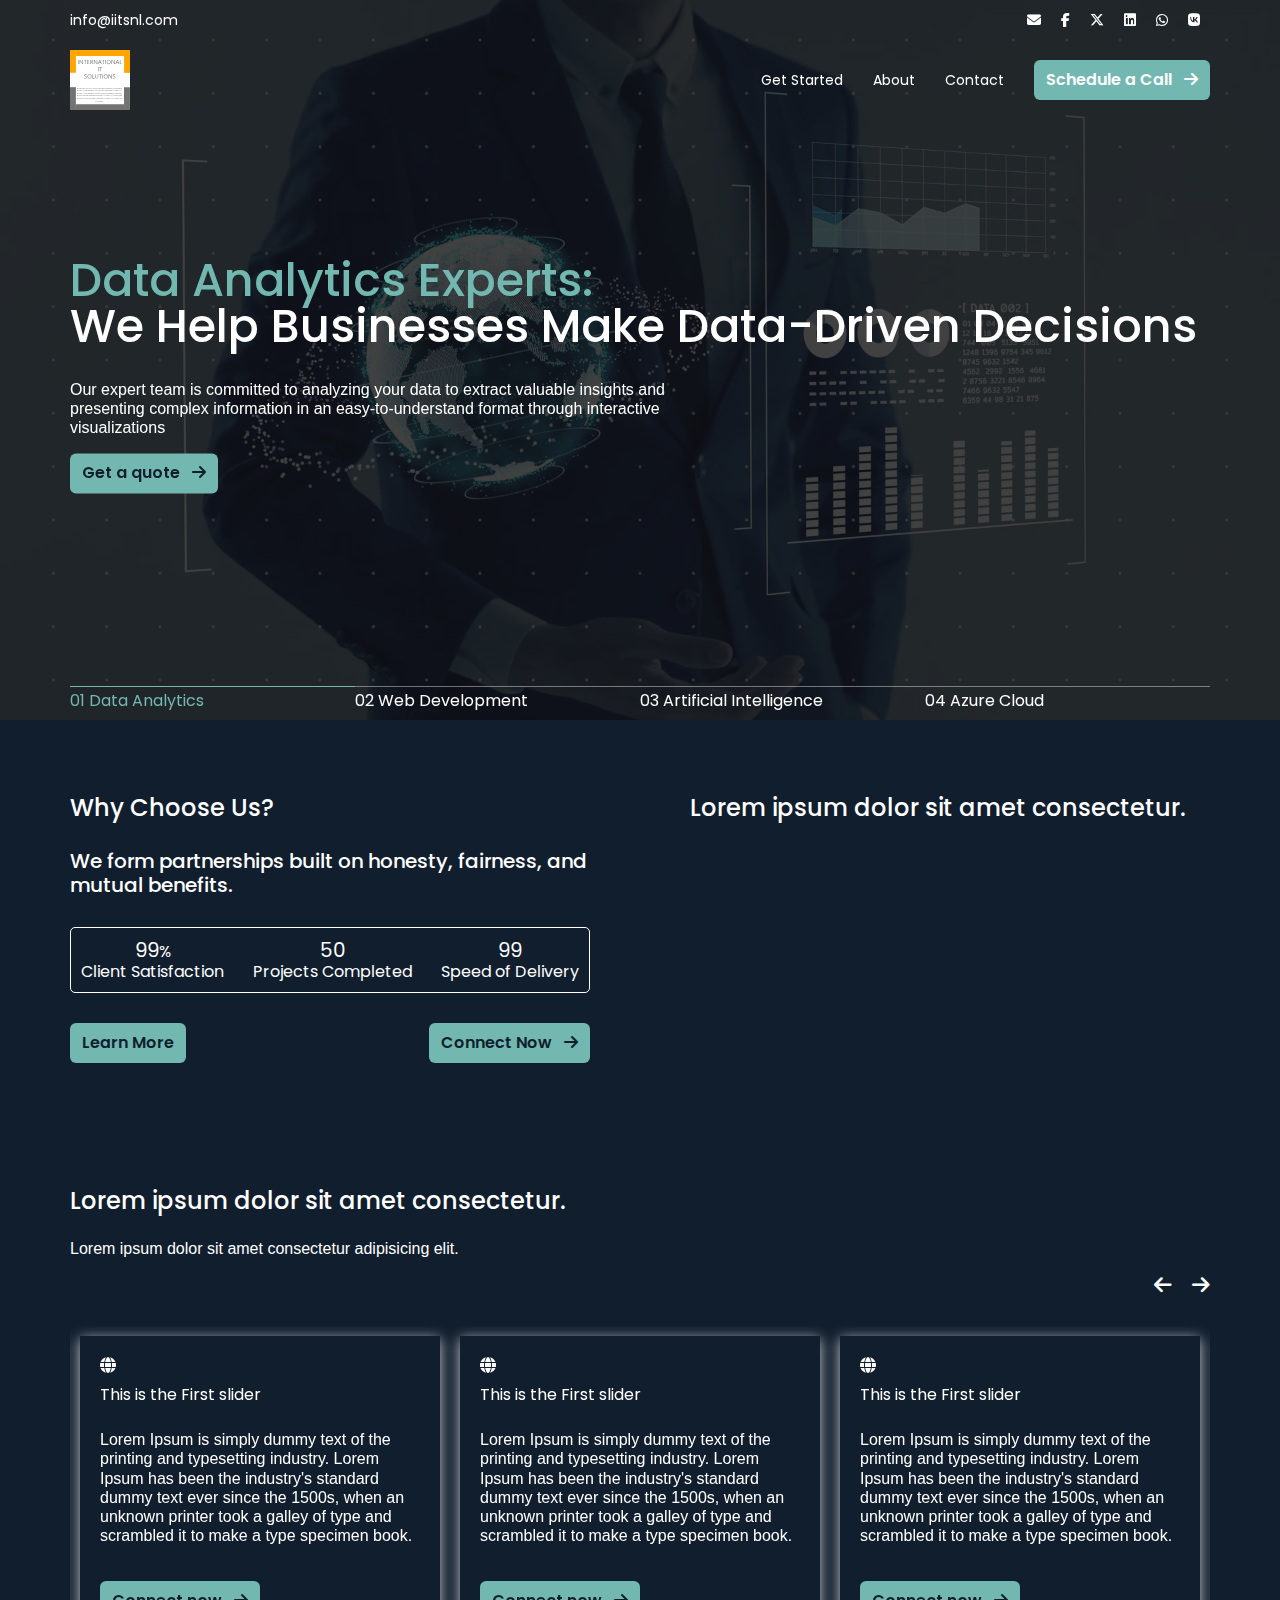
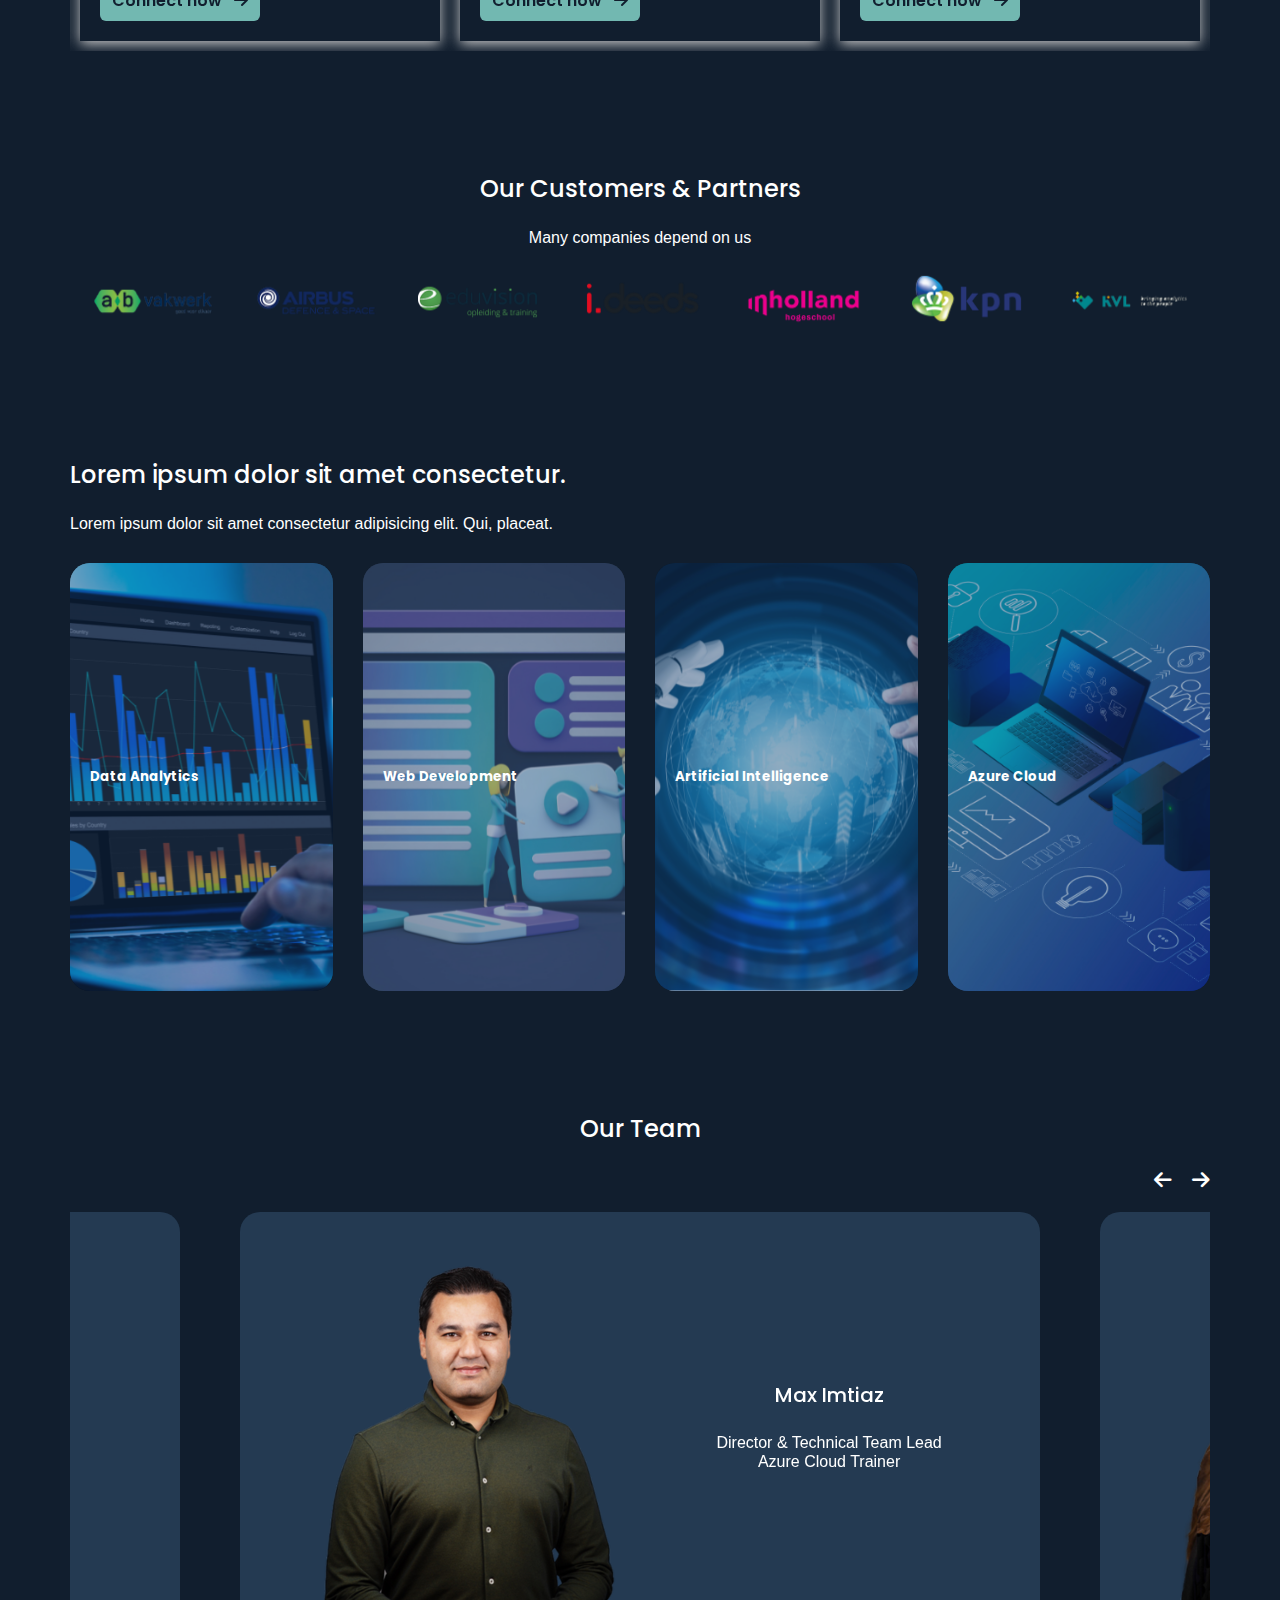
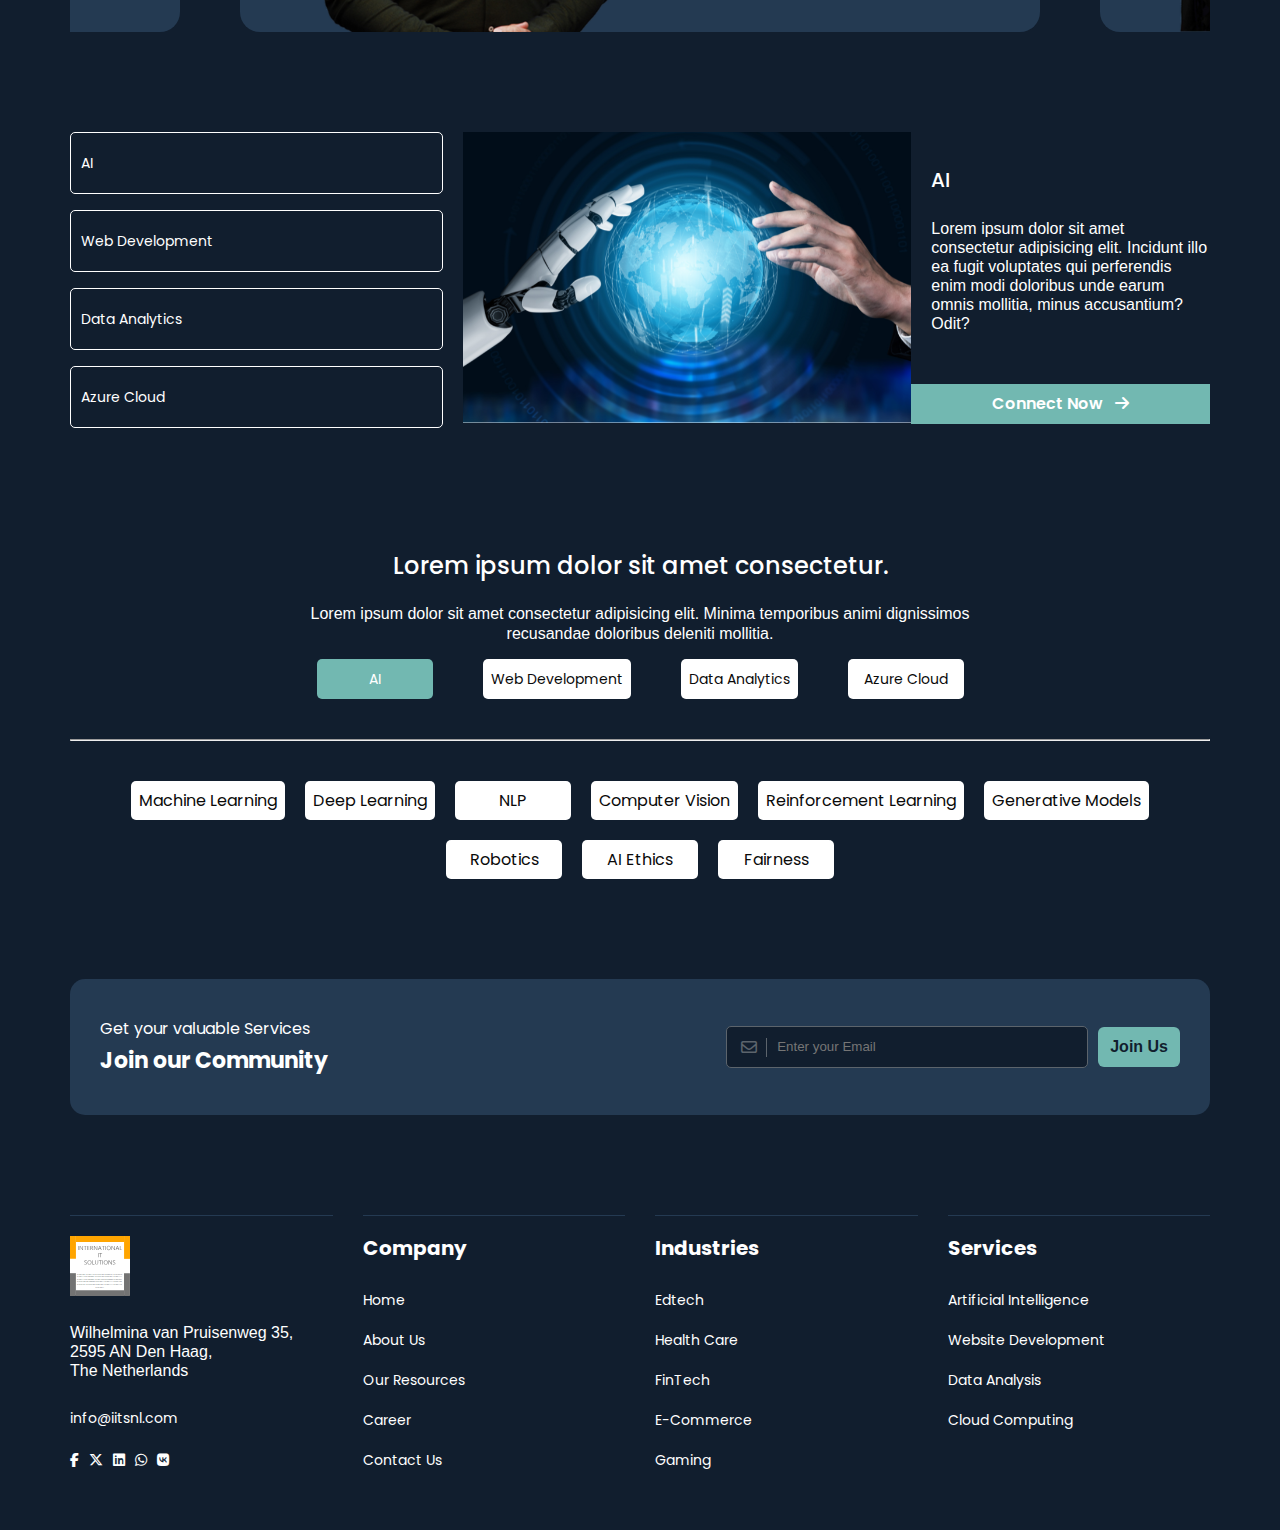
==== index.html @ 86a84262 "initial" ====
<!DOCTYPE html>
<html lang="en">

<head>
  <meta charset="UTF-8">
  <meta http-equiv="X-UA-Compatible" content="IE=edge">
  <meta name="viewport" content="width=device-width, initial-scale=1.0">
  <title>Home</title>
  <link rel="stylesheet" href="./assets/css/slick.css">
  <link rel="stylesheet" href="./assets/css/style.min.css">
</head>

<body>

<!-- Top Header Section: Contains contact info and social media links -->
<div class="headerTop">
  <div class="wrapper">
    <div class="headerTop-inner">
      <!-- Email Contact Link -->
      <a href="#">info@iitsnl.com</a>
      <div class="headerTop-socials">
        <!-- Social Media Icons: Email, Facebook, Twitter, LinkedIn, WhatsApp, VK -->
        <a href=""><i class="fa-solid fa-envelope"></i></a>
        <a href=""><i class="fa-brands fa-facebook-f"></i></a>
        <a href=""><i class="fa-brands fa-x-twitter"></i></a>
        <a href=""><i class="fa-brands fa-linkedin"></i></a>
        <a href=""><i class="fa-brands fa-whatsapp"></i></a>
        <a href=""><i class="fa-brands fa-vk"></i></a>
      </div>
    </div>
  </div>
</div>

<!-- Main Navigation Section -->
<header>
  <div class="wrapper">
    <nav>
      <!-- Logo Section: Links to homepage -->
      <div class="logo">
        <a href="/"><img src="./assets/img/IITSNL Logo.svg" alt=""></a>
      </div>
      <!-- Navigation Links -->
      <div class="nav-link">
        <a href="#">Get Started</a>
        <a href="#">About</a>
        <a href="/contact.html">Contact</a>
        <!-- Call-to-action Button: Schedule a Call -->
        <a href="" class="btn theme-btn">
          Schedule a Call <span><i class="fa-solid fa-arrow-right"></i></span>
        </a>
      </div>
      <!-- Hamburger Icon for Mobile Menu -->
      <div class="hamburger">
        <span class="bar"></span>
        <span class="bar"></span>
        <span class="bar"></span>
      </div>
    </nav>
  </div>
</header>

<!-- Banner Section with Video Carousel -->
<div class="banner">
  <div class="carousel">
    <div class="carousel-inner">
      <!-- Carousel Item 1: Data Analytics Video -->
      <div class="carousel-item">
        <div class="overlay"></div>
        <video autoplay muted loop>
          <source src="./assets/video/iitsnl-services-data-analytics-video.mp4" type="video/mp4">
          Your browser does not support the video tag.
        </video>
        <div class="banner-content">
          <div class="wrapper">
            <h1><span>Data Analytics Experts:</span><br>
              We Help Businesses Make Data-Driven Decisions</h1>
            <p>Our expert team is committed to analyzing your data to extract valuable insights and presenting
               complex information in an easy-to-understand format through interactive visualizations</p>
            <a href="" class="theme-btn">Get a quote <span><i class="fa-solid fa-arrow-right"></i></span></a>
          </div>
        </div>
      </div>

      <!-- Repeat for other carousel items (Web Development, AI, Azure Cloud) -->
      <!-- Example for Carousel Item 2 -->
      <div class="carousel-item">
        <div class="overlay"></div>
        <video autoplay muted loop>
          <source src="./assets/video/iitsnl-services-web-development-video.mp4" type="video/mp4">
          Your browser does not support the video tag.
        </video>
        <div class="banner-content">
          <div class="wrapper">
            <h1>Grow faster Launch Smarter:<br>
              We Build <span>Custom Websites for Startups</span></h1>
            <p>Our team creates unique, user-friendly and competitively priced websites that reflect your brand identity and resonate with your audience.</p>
            <a href="" class="theme-btn">Get a quote <span><i class="fa-solid fa-arrow-right"></i></span></a>
          </div>
        </div>
      </div>
    </div>
  </div>

  <!-- Carousel Indicators (for switching between slides) -->
  <div class="carousel-indicators">
    <div class="wrapper">
      <ul>
        <li data-index="0" class="active">01 Data Analytics</li>
        <li data-index="1">02 Web Development</li>
        <li data-index="2">03 Artificial Intelligence</li>
        <li data-index="3">04 Azure Cloud</li>
        <!-- Additional indicators can be added as needed -->
      </ul>
    </div>
  </div>
</div>

<!-- Client Satisfaction Section -->
<section class="client-satisfaction py-50">
  <div class="wrapper">
    <div class="cS-inner">
      <!-- Section Content: Why Choose Us? -->
      <div class="cS-content">
        <h3>Why Choose Us?<br>
          <h4>We form partnerships built on honesty, fairness, and mutual benefits.</h4>
        </h3>

        <!-- Statistics Section -->
        <div class="cS-box d-flex">
          <div class="cS-item">
            <span class="count">99</span>% <br> Client Satisfaction
          </div>
          <div class="cS-item">
            <span class="count">50</span> <br> Projects Completed
          </div>
          <div class="cS-item">
            <span class="count">99</span> <br> Speed of Delivery
          </div>
        </div>

        <!-- Action Buttons -->
        <div class="btn-group">
          <a href="" class="theme-btn">Learn More</a>
          <a href="" class="theme-btn">Connect Now <span><i class="fa-solid fa-arrow-right"></i></span></a>
        </div>
      </div>

      <!-- Section Image -->
      <div class="cs-Image">
        <h3>Lorem ipsum dolor sit amet consectetur.</h3>
        <img src="https://encrypted-tbn0.gstatic.com/images?q=tbn:ANd9GcSU2It7vByy0yh_LpGkmFGlz9wKlTERmQUMeA&usqp=CAU" alt="">
      </div>
    </div>
  </div>
</section>

<!-- Cards Section with Slider -->
  <div class="cards py-50">
    <div class="wrapper">
      <div class="card-heading">
        <h3>Lorem ipsum dolor sit amet consectetur.</h3>
        <p>Lorem ipsum dolor sit amet consectetur adipisicing elit.</p>
      </div>

      <ul>
        <li class="prev"><i class="fa-solid fa-arrow-left"></i></li>
        <li class="next"><i class="fa-solid fa-arrow-right"></i></li>
      </ul>
      <div class="cards-slider">
        <div>
          <div class="card">
            <div class="card-header">
              <i class="fa-solid fa-globe"></i>
            </div>
            <div class="card-body">
              <div class="card-content">
                <div class="card-title">This is the First slider</div>
                <div class="card-text">
                  <p>Lorem Ipsum is simply dummy text of the printing and typesetting industry. Lorem Ipsum has been the
                    industry's standard dummy text ever since the 1500s, when an unknown printer took a galley of type
                    and scrambled it to make a type specimen book.</p>
                </div>

                <a href="" class="theme-btn">Connect now <span><i class="fa-solid fa-arrow-right"></i></span></a>
              </div>
            </div>
          </div>
        </div>
        <div>
          <div class="card">
            <div class="card-header">
              <i class="fa-solid fa-globe"></i>
            </div>
            <div class="card-body">
              <div class="card-content">
                <div class="card-title">This is the First slider</div>
                <div class="card-text">
                  <p>Lorem Ipsum is simply dummy text of the printing and typesetting industry. Lorem Ipsum has been the
                    industry's standard dummy text ever since the 1500s, when an unknown printer took a galley of type
                    and scrambled it to make a type specimen book.</p>
                </div>

                <a href="" class="theme-btn">Connect now <span><i class="fa-solid fa-arrow-right"></i></span></a>
              </div>
            </div>
          </div>
        </div>
        <div>
          <div class="card">
            <div class="card-header">
              <i class="fa-solid fa-globe"></i>
            </div>
            <div class="card-body">
              <div class="card-content">
                <div class="card-title">This is the First slider</div>
                <div class="card-text">
                  <p>Lorem Ipsum is simply dummy text of the printing and typesetting industry. Lorem Ipsum has been the
                    industry's standard dummy text ever since the 1500s, when an unknown printer took a galley of type
                    and scrambled it to make a type specimen book.</p>
                </div>

                <a href="" class="theme-btn">Connect now <span><i class="fa-solid fa-arrow-right"></i></span></a>
              </div>
            </div>
          </div>
        </div>
        <div>
          <div class="card">
            <div class="card-header">
              <i class="fa-solid fa-globe"></i>
            </div>
            <div class="card-body">
              <div class="card-content">
                <div class="card-title">This is the First slider</div>
                <div class="card-text">
                  <p>Lorem Ipsum is simply dummy text of the printing and typesetting industry. Lorem Ipsum has been the
                    industry's standard dummy text ever since the 1500s, when an unknown printer took a galley of type
                    and scrambled it to make a type specimen book.</p>
                </div>

                <a href="" class="theme-btn">Connect now <span><i class="fa-solid fa-arrow-right"></i></span></a>
              </div>
            </div>
          </div>
        </div>
        <div>
          <div class="card">
            <div class="card-header">
              <i class="fa-solid fa-globe"></i>
            </div>
            <div class="card-body">
              <div class="card-content">
                <div class="card-title">This is the First slider</div>
                <div class="card-text">
                  <p>Lorem Ipsum is simply dummy text of the printing and typesetting industry. Lorem Ipsum has been the
                    industry's standard dummy text ever since the 1500s, when an unknown printer took a galley of type
                    and scrambled it to make a type specimen book.</p>
                </div>

                <a href="" class="theme-btn">Connect now <span><i class="fa-solid fa-arrow-right"></i></span></a>
              </div>
            </div>
          </div>
        </div>
        <div>
          <div class="card">
            <div class="card-header">
              <i class="fa-solid fa-globe"></i>
            </div>
            <div class="card-body">
              <div class="card-content">
                <div class="card-title">This is the First slider</div>
                <div class="card-text">
                  <p>Lorem Ipsum is simply dummy text of the printing and typesetting industry. Lorem Ipsum has been the
                    industry's standard dummy text ever since the 1500s, when an unknown printer took a galley of type
                    and scrambled it to make a type specimen book.</p>
                </div>

                <a href="" class="theme-btn">Connect now <span><i class="fa-solid fa-arrow-right"></i></span></a>
              </div>
            </div>
          </div>
        </div>

      </div>
    </div>
  </div>

 <!-- Partner Section: Displays customer and partner logos -->
<section class="partner py-50">
  <div class="wrapper">
    <!-- Partner Section Heading -->
    <div class="partner-heading">
      <h3>Our Customers & Partners</h3>
      <p>Many companies depend on us</p>
    </div>
    <!-- Partner Logos Row -->
    <div class="partner-row">
      <!-- Individual Partner Logo -->
      <div class="partner-img">
        <img src="./assets/img/123inkt.png" alt="">
      </div>
      <div class="partner-img">
        <img src="./assets/img/abvakwerk.png" alt="">
      </div>
      <div class="partner-img">
        <img src="./assets/img/airbus_defense_and_space_.png" alt="">
      </div>
      <div class="partner-img">
        <img src="./assets/img/eduvision.png" alt="">
      </div>
      <div class="partner-img">
        <img src="./assets/img/ideeds.png" alt="">
      </div>
      <div class="partner-img">
        <img src="./assets/img/inholland.png" alt="">
      </div>
      <div class="partner-img">
        <img src="./assets/img/kpn.png" alt="">
      </div>
      <div class="partner-img">
        <img src="./assets/img/kvl.png" alt="">
      </div>
      <div class="partner-img">
        <img src="./assets/img/laerdal_medical.png" alt="">
      </div>
      <div class="partner-img">
        <img src="./assets/img/marlink.png" alt="">
      </div>
      <div class="partner-img">
        <img src="./assets/img/rabobank.png" alt="">
      </div>
      <div class="partner-img">
        <img src="./assets/img/schiphol.png" alt="">
      </div>
      <div class="partner-img">
        <img src="./assets/img/uvw.png" alt="">
      </div>
      <div class="partner-img">
        <img src="./assets/img/vattenfall.png" alt="">
      </div>
    </div>
  </div>
</section>

<!-- Services Section: Highlights various services -->
<section class="services py-50">
  <div class="wrapper">
    <!-- Services Section Heading -->
    <div class="services-heading">
      <h3>Lorem ipsum dolor sit amet consectetur.</h3>
      <p>Lorem ipsum dolor sit amet consectetur adipisicing elit. Qui, placeat.</p>
    </div>
    <!-- Services Boxes: Displays each service -->
    <div class="services-content">
      <!-- Individual Service Box -->
      <div class="services-box">
        <img src="./assets/img/data-analytics.png" alt="">
        <div class="overlay"></div>
        <div class="sB-text">
          <h5>Data Analytics</h5>
          <p>Lorem ipsum dolor sit, amet consectetur adipisicing elit. Consequuntur, expedita.</p>
          <a href="">Connect Now <span><i class="fa-solid fa-arrow-right"></i></span></a>
        </div>
      </div>

      <div class="services-box">
        <img src="./assets/img/web-development.png" alt="">
        <div class="overlay"></div>
        <div class="sB-text">
          <h5>Web Development</h5>
          <p>Lorem ipsum dolor sit, amet consectetur adipisicing elit. Consequuntur, expedita.</p>
          <a href="">Connect Now <span><i class="fa-solid fa-arrow-right"></i></span></a>
        </div>
      </div>

      <div class="services-box">
        <img src="./assets/img/AI.png" alt="">
        <div class="overlay"></div>
        <div class="sB-text">
          <h5>Artificial Intelligence</h5>
          <p>Lorem ipsum dolor sit, amet consectetur adipisicing elit. Consequuntur, expedita.</p>
          <a href="">Connect Now <span><i class="fa-solid fa-arrow-right"></i></span></a>
        </div>
      </div>

      <div class="services-box">
        <img src="./assets/img/cloud computing.png" alt="">
        <div class="overlay"></div>
        <div class="sB-text">
          <h5>Azure Cloud</h5>
          <p>Lorem ipsum dolor sit, amet consectetur adipisicing elit. Consequuntur, expedita.</p>
          <a href="">Connect Now <span><i class="fa-solid fa-arrow-right"></i></span></a>
        </div>
      </div>
    </div>
  </div>
</section>

<!-- Team Section: Displays team members -->
<section class="team py-50">
  <div class="wrapper">
    <!-- Team Section Heading -->
    <div class="team-heading">
      <h3>Our Team</h3>
    </div>

    <div class="team-wrap">
      <!-- Team Slider Navigation Arrows -->
      <ul>
        <li>
          <div class="tS-prev">
            <i class="fa-solid fa-arrow-left"></i>
          </div>
        </li>
        <li>
          <div class="tS-next">
            <i class="fa-solid fa-arrow-right"></i>
          </div>
        </li>
      </ul>
      
      <!-- Team Slider -->
      <div class="slider team-slider">
        <!-- Team Member 1 -->
        <div class="clip">
          <div class="team-content">
            <div class="member-img">
              <img src="./assets/img/Max Imtiaz Director and Founder at International IT Solutions BV.png" alt="">
            </div>
            <div class="member-info">
              <h4>Max Imtiaz</h4>
              <p>Director & Technical Team Lead <br> Azure Cloud Trainer</p>
            </div>
          </div>
        </div>

        <!-- Team Member 2 -->
        <div class="clip">
          <div class="team-content">
            <div class="member-img">
              <img src="./assets/img/Anne van Zutphen Co-Founder and Business Partner at International IT Solutions BV.png" alt="">
            </div>
            <div class="member-info">
              <h4>Anne van Zutphen</h4>
              <p>Business Partner | Project Manager</p>
            </div>
          </div>
        </div>

        <!-- Team Member 3 -->
        <div class="clip">
          <div class="team-content">
            <div class="member-img">
              <img src="./assets/img/Martijn van Driel Azure Solution Architect at International IT Solutions BV.png" alt="">
            </div>
            <div class="member-info">
              <h4>Martijn van Driel</h4>
              <p>Microsoft Certified <br> Azure Solutions Architect</p>
            </div>
          </div>
        </div>
      </div>
    </div>
  </div>
</section>

<!-- Tabs Section: Showcases different services in tabbed format -->
<section class="tabs py-50">
  <div class="wrapper">
    <div class="tabs-inner">
      <!-- Tab Links -->
      <div class="tabs-actions">
        <a href="#" class="tab-link active" data-toggle-target=".tab-1"><i class="fa-sharp fa-thin fa-microchip-ai"></i>AI</a>
        <a href="#" class="tab-link" data-toggle-target=".tab-2">Web Development</a>
        <a href="#" class="tab-link" data-toggle-target=".tab-3">Data Analytics</a>
        <a href="#" class="tab-link" data-toggle-target=".tab-4">Azure Cloud</a>
      </div>

      <!-- Tab Content -->
      <div class="tabs-content">
        <!-- AI Tab Content -->
        <div class="tab tab-1 active">
          <div class="tab-image">
            <img src="./assets/img/AI.png" alt="">
          </div>
          <div class="tab-text">
            <h4>AI</h4>
            <p>Lorem ipsum dolor sit amet consectetur adipisicing elit. Incidunt illo ea fugit voluptates qui perferendis enim modi doloribus unde earum omnis mollitia, minus accusantium? Odit?</p>
            <a href="" class="theme-btn">Connect Now <span><i class="fa-solid fa-arrow-right"></i></span></a>
          </div>
        </div>

        <!-- Web Development Tab Content -->
        <div class="tab tab-2">
          <div class="tab-image">
            <img src="./assets/img/web-development.png" alt="">
          </div>
          <div class="tab-text">
            <h4>Web Development</h4>
            <p>Lorem ipsum dolor sit amet consectetur adipisicing elit. Incidunt illo ea fugit voluptates qui perferendis enim modi doloribus unde earum omnis mollitia, minus accusantium? Odit?</p>
            <a href="" class="theme-btn">Connect Now <span><i class="fa-solid fa-arrow-right"></i></span></a>
          </div>
        </div>

        <!-- Data Analytics Tab Content -->
        <div class="tab tab-3">
          <div class="tab-image">
            <img src="./assets/img/data-analytics.png" alt="">
          </div>
          <div class="tab-text">
            <h4>Data Analytics</h4>
            <p>Lorem ipsum dolor sit amet consectetur adipisicing elit. Incidunt illo ea fugit voluptates qui perferendis enim modi doloribus unde earum omnis mollitia, minus accusantium? Odit?</p>
            <a href="" class="theme-btn">Connect Now <span><i class="fa-solid fa-arrow-right"></i></span></a>
          </div>
        </div>

        <!-- Azure Cloud Tab Content -->
        <div class="tab tab-4">
          <div class="tab-image">
            <img src="./assets/img/cloud computing.png" alt="">
          </div>
          <div class="tab-text">
            <h4>Azure Cloud</h4>
            <p>Lorem ipsum dolor sit amet consectetur adipisicing elit. Incidunt illo ea fugit voluptates qui perferendis enim modi doloribus unde earum omnis mollitia, minus accusantium? Odit?</p>
            <a href="" class="theme-btn">Connect Now <span><i class="fa-solid fa-arrow-right"></i></span></a>
          </div>
        </div>
      </div>
    </div>
  </div>
</section>
  <!-- Technologies Section -->
  <section class="py-50 technologies">

    <div class="wrapper">
      <!-- Section Heading -->
      <div class="technologies-heading">
        <h3>Lorem ipsum dolor sit amet consectetur.</h3>
        <p>Lorem ipsum dolor sit amet consectetur adipisicing elit. Minima temporibus animi dignissimos <br> recusandae
          doloribus deleniti mollitia.</p>
      </div>

      <!-- Technologies Tabs -->
      <div class="technologies-tabs">
        <!-- Tab Links -->
        <div class="technologies-tabs-btn">
          <a href="#" class="tech-tab-link active" data-toggle-target=".tech-tab-1">AI</a>
          <a href="#" class="tech-tab-link" data-toggle-target=".tech-tab-2">Web Development</a>
          <a href="#" class="tech-tab-link" data-toggle-target=".tech-tab-3">Data Analytics</a>
          <a href="#" class="tech-tab-link" data-toggle-target=".tech-tab-4">Azure Cloud</a>
        </div>

        <hr>

        <!-- AI Tab Content (Active by default) -->
        <div class="tech-tab tech-tab-1 active">
          <div class="tech-tab-item">Machine Learning</div>
          <div class="tech-tab-item">Deep Learning</div>
          <div class="tech-tab-item">NLP</div>
          <div class="tech-tab-item">Computer Vision</div>
          <div class="tech-tab-item">Reinforcement Learning</div>
          <div class="tech-tab-item">Generative Models</div>
          <div class="tech-tab-item">Robotics</div>
          <div class="tech-tab-item">AI Ethics</div>
          <div class="tech-tab-item">Fairness</div>
        </div>

        <!-- Web Development Tab Content -->
        <div class="tech-tab tech-tab-2">
          <div class="tech-tab-item">HTML </div>
          <div class="tech-tab-item">CSS </div>
          <div class="tech-tab-item">JavaScript </div>
          <div class="tech-tab-item">Frontend Frameworks </div>
          <div class="tech-tab-item">Backend Technologies </div>
          <div class="tech-tab-item">DBMS </div>
          <div class="tech-tab-item">Responsive Design </div>
        </div>

        <!-- Data Analytics Tab Content -->
        <div class="tech-tab tech-tab-3">
          <div class="tech-tab-item">Data Collection </div>
          <div class="tech-tab-item">Data Cleaning </div>
          <div class="tech-tab-item">EDA </div>
          <div class="tech-tab-item">Statistical Analysis </div>
          <div class="tech-tab-item">Machine Learning Algorithms </div>
          <div class="tech-tab-item">Data Visualization </div>
          <div class="tech-tab-item">Data Mining </div>
        </div>

        <!-- Azure Cloud Tab Content -->
        <div class="tech-tab tech-tab-4">
          <div class="tech-tab-item">Virtual Machines </div>
          <div class="tech-tab-item">Azure App Service </div>
          <div class="tech-tab-item">Azure Functions </div>
          <div class="tech-tab-item">Azure Blob Storage </div>
          <div class="tech-tab-item">Azure Files </div>
          <div class="tech-tab-item">Azure Disk Storage </div>
          <div class="tech-tab-item">Azure SQL Database </div>
          <div class="tech-tab-item">Azure Virtual Network </div>
          <div class="tech-tab-item">Azure Load Balancer </div>
          <div class="tech-tab-item">Azure Machine Learning </div>
        </div>

      </div>
    </div>
    </div>
  </section>

  <!-- Newsletter Section -->
  <section class="newsletter py-50">
    <div class="wrapper">
      <div class="newsletter-box">
        <div class="newsletter-content">
          <span>Get your valuable Services</span>
          <h5>Join our Community</h5>
        </div>
        <!-- Email Subscription Input -->
        <div class="newsletter-input">
          <div class="form-control">
            <input type="text" placeholder="Enter your Email">
            <span><i class="fa-regular fa-envelope"></i></span>
          </div>
          <button class="theme-btn">Join Us</button>
        </div>
      </div>
    </div>
  </section>

  <!-- Footer Section -->
  <footer class="py-50">
    <div class="wrapper">
      <div class="footer-row">
        <!-- Company Info Column -->
        <div class="footer-col">
          <div class="logo">
            <img src="./assets/img/IITSNL Logo.svg" alt="">
          </div>
          <p>
            Wilhelmina van Pruisenweg 35, <br> 2595 AN Den Haag, <br> The Netherlands
          </p>
          <a href="mailto:info@iitsnl.com">info@iitsnl.com</a>

          <!-- Social Media Links -->
          <div class="footer-socials">
            <a href=""><i class="fa-brands fa-facebook-f"></i></a>
            <a href=""><i class="fa-brands fa-x-twitter"></i></a>
            <a href=""><i class="fa-brands fa-linkedin"></i></a>
            <a href=""><i class="fa-brands fa-whatsapp"></i></a>
            <a href=""><i class="fa-brands fa-vk"></i></a>
          </div>
        </div>

        <!-- Company Navigation Links -->
        <div class="footer-col">
          <h5>Company</h5>
          <ul>
            <li><a href="">Home</a></li>
            <li><a href="">About Us</a></li>
            <li><a href="">Our Resources</a></li>
            <li><a href="">Career</a></li>
            <li><a href="">Contact Us</a></li>
          </ul>
        </div>

        <!-- Industry Links -->
        <div class="footer-col">
          <h5>Industries</h5>
          <ul>
            <li><a href="">Edtech</a></li>
            <li><a href="">Health Care</a></li>
            <li><a href="">FinTech</a></li>
            <li><a href="">E-Commerce</a></li>
            <li><a href="">Gaming</a></li>
          </ul>
        </div>

        <!-- Services Links -->
        <div class="footer-col">
          <h5>Services</h5>
          <ul>
            <li><a href="">Artificial Intelligence</a></li>
            <li><a href="">Website Development</a></li>
            <li><a href="">Data Analysis</a></li>
            <li><a href="">Cloud Computing</a></li>
          </ul>
        </div>
      </div>
    </div>
  </footer>

  <!-- External JavaScript Files -->
  <script src="./assets/js/jquery-3.1.1.min.js"></script>
  <script src="./assets/js/jquery.validate.min.js"></script>
  <script src="./assets/js/slick.min.js"></script>
  <script src="./assets/js/main.js"></script>

</body>

</html>
---- assets/css/style.min.css ----
@import"https://cdnjs.cloudflare.com/ajax/libs/font-awesome/6.5.1/css/all.min.css";@font-face{font-family:"Poppins";src:url("../fonts/Poppins-Light.woff2") format("woff2"),url("../fonts/Poppins-Light.woff") format("woff");font-weight:300;font-style:normal;font-display:swap}@font-face{font-family:"Poppins";src:url("../fonts/Poppins-Italic.woff2") format("woff2"),url("../fonts/Poppins-Italic.woff") format("woff");font-weight:normal;font-style:italic;font-display:swap}@font-face{font-family:"Poppins";src:url("../fonts/Poppins-ExtraLight.woff2") format("woff2"),url("../fonts/Poppins-ExtraLight.woff") format("woff");font-weight:200;font-style:normal;font-display:swap}@font-face{font-family:"Poppins";src:url("../fonts/Poppins-ExtraBold.woff2") format("woff2"),url("../fonts/Poppins-ExtraBold.woff") format("woff");font-weight:bold;font-style:normal;font-display:swap}@font-face{font-family:"Poppins";src:url("../fonts/Poppins-Bold.woff2") format("woff2"),url("../fonts/Poppins-Bold.woff") format("woff");font-weight:bold;font-style:normal;font-display:swap}@font-face{font-family:"Poppins";src:url("../fonts/Poppins-Black.woff2") format("woff2"),url("../fonts/Poppins-Black.woff") format("woff");font-weight:900;font-style:normal;font-display:swap}@font-face{font-family:"Poppins";src:url("../fonts/Poppins-Regular.woff2") format("woff2"),url("../fonts/Poppins-Regular.woff") format("woff");font-weight:normal;font-style:normal;font-display:swap}@font-face{font-family:"Poppins";src:url("../fonts/Poppins-Thin.woff2") format("woff2"),url("../fonts/Poppins-Thin.woff") format("woff");font-weight:100;font-style:normal;font-display:swap}@font-face{font-family:"Poppins";src:url("../fonts/Poppins-Medium.woff2") format("woff2"),url("../fonts/Poppins-Medium.woff") format("woff");font-weight:500;font-style:normal;font-display:swap}@font-face{font-family:"Poppins";src:url("../fonts/Poppins-SemiBold.woff2") format("woff2"),url("../fonts/Poppins-SemiBold.woff") format("woff");font-weight:600;font-style:normal;font-display:swap}@font-face{font-family:"Volkhov";src:url("../fonts/Volkhov-Bold.woff2") format("woff2"),url("../fonts/Volkhov-Bold.woff") format("woff");font-weight:bold;font-style:normal;font-display:swap}@font-face{font-family:"Volkhov";src:url("../fonts/Volkhov-Regular.woff2") format("woff2"),url("../fonts/Volkhov-Regular.woff") format("woff");font-weight:normal;font-style:normal;font-display:swap}article,aside,details,figcaption,figure,footer,header,hgroup,menu,nav,section{display:block}body{color:#fff;font-size:16px;font-family:"Poppins";background:#111e2e;line-height:1.2;letter-spacing:normal;margin:0;overflow-y:auto;width:100%;overflow-x:hidden;box-sizing:border-box;position:relative;font-weight:normal}ol,ul{list-style:none}blockquote,q{quotes:none}blockquote:before,blockquote:after,q:before,q:after{content:"";content:none}table{border-collapse:collapse;border-spacing:0}input[type=submit],input[type=button],button,select{-webkit-appearance:none;-webkit-border-radius:0}button:focus{outline:unset;box-shadow:none}ul{list-style:none;padding:0;margin:0}textarea{resize:none;width:100% !important}img{max-width:100%}.form-control:focus,.form-select:focus{outline:0;box-shadow:none}.theme-color{color:#111e2e}.bg-green{background-color:#123127}.dark-text{color:#713c25}@media(max-width: 576px){body{font-size:16px}}h1,h2{font-size:46px;line-height:1;font-weight:500}h3{font-size:24px;line-height:1.2;font-weight:500}h4{font-size:20px;line-height:1.2;font-weight:500}h6{font-weight:700;font-size:16px;line-height:24px;font-family:"Volkhov";color:#fff}p{font-size:20px;line-height:1.2;font-family:sans-serif;font-size:16px}a{color:#fff;text-decoration:none;font-size:14px;line-height:20px}a:hover{color:#fff;text-decoration:none}.header{text-align:center;background:#123127 0% 0% no-repeat padding-box;box-shadow:0px 10px 6px rgba(0,0,0,.1607843137);padding:20px 0}.theme-btn{background:#72b8b1;border-radius:6px;font-weight:600;font-size:16px;line-height:24px;display:flex;align-items:center;letter-spacing:-0.01em;font-feature-settings:"calt" off;color:#111e2e;display:inline-block;text-align:center;letter-spacing:0;box-shadow:none;border:none;cursor:pointer;transition:.5s ease;padding:8px 12px}.theme-btn span{margin-left:8px}.theme-btn:hover span{margin-right:-3px;transition:.1ss ease-in-out}.theme-btn.dark-btn{background:#111e2e;color:#fff}.theme-btn.dark-btn:hover{color:#111e2e;background:#e5edf4}.theme-btn:disabled{background:#f2f2f2;color:#ccc}.theme-btn:disabled:hover{background:#f2f2f2;color:#ccc}.headerTop{position:absolute;top:0;width:100%;z-index:99}.headerTop-inner{display:flex;justify-content:space-between;align-items:center}.headerTop-socials{display:flex;align-items:center;gap:20px;padding:10px}.headerTop-socials i{color:#fff}header{position:absolute;top:40px;width:100%;z-index:99;transition:.5s ease}header .logo{margin-top:10px;margin-bottom:10px}header:hover{background-color:#fff}header:hover .nav-link a{color:#000}header:hover .bar{background-color:#000}.hamburger{width:30px;height:30px;border-radius:3px;display:none;cursor:pointer;position:relative;overflow:hidden;transition:.5s}.bar{width:20px;height:2px;border-radius:5px;background:#fff;position:absolute;top:50%;right:5px;transition:.5s ease-in-out}.bar:first-child{transform:translateY(-7px);width:15px}.bar:last-child{transform:translateY(7px);width:15px}.hamburger.active .bar:first-child{width:20px;transform:translateY(0) rotate(-315deg)}.hamburger.active .bar:nth-child(2){transform:translateX(66px)}.hamburger.active .bar:last-child{width:20px;transform:translateY(0) rotate(315deg)}header nav{display:flex;justify-content:space-between;align-items:center;z-index:99}header nav>a{text-decoration:none}.nav-link{display:flex;position:relative;align-items:center;gap:30px}.nav-link a{color:#fff;position:relative;text-decoration:none}.nav-link a::after{content:"";position:absolute;bottom:-3px;left:50%;transform:translateX(-50%);width:0%;height:2px;transition:.5s;background:#fff}.layer-window{position:fixed;top:0;right:0;bottom:0;left:0;z-index:88;display:none}@media screen and (max-width: 768px){header:hover{background-color:rgba(0,0,0,0)}header:hover .nav-link a{color:#fff}header:hover .bar{background-color:#fff}.hamburger{display:block}.nav-link{position:absolute;flex-direction:column;top:79px;left:0;width:100%;height:0px;z-index:100;overflow:hidden;transition:.5s ease-in-out;align-items:flex-start;background:#152132;gap:0}.nav-link a{width:100%;padding:10px 0px;padding-left:20px;border-radius:8px}.nav-link a.theme-btn{width:-webkit-fill-available;margin-left:20px;margin-right:20px}.nav-link a:last-child{margin-bottom:10px}}.banner{position:relative;color:#fff}.banner .carousel{position:relative;width:100%;overflow:hidden}.banner .carousel .overlay{position:absolute;z-index:1;top:0;left:0;width:100%;height:100%;background-color:rgba(40,39,39,.3)}.banner .carousel-item{min-width:100%;box-sizing:border-box;position:relative;height:80vh}.banner .carousel-inner{display:flex;transition:transform .5s ease-in-out}.banner .carousel-inner video{width:100%;position:absolute;top:0;left:0;display:block;width:100%;height:100%;-o-object-fit:cover;object-fit:cover;filter:brightness(30%)}.banner .carousel-indicators{text-align:center;margin-top:10px;position:absolute;bottom:10px;left:0;width:100%;z-index:10}.banner .carousel-indicators ul{display:grid;grid-template-columns:1fr 1fr 1fr 1fr}.banner .carousel-indicators ul li{text-align:start;position:relative;cursor:pointer;font-size:16px;font-weight:400}.banner .carousel-indicators ul li.active{color:#72b8b1}.banner .carousel-indicators ul li.active::before{content:"";width:100%;height:1.5px;position:absolute;top:-5px;background:#72b8b1}.banner .carousel-indicators ul li::before{content:"";width:100%;height:1.5px;position:absolute;top:-5px;background:rgba(255,255,255,.4117647059)}.banner-content{position:absolute;top:50%;width:100%;left:0;transform:translateY(-50%);z-index:10}.banner-content h1 span{color:#72b8b1}.banner-content p{max-width:600px}.logo{background-color:#fff;max-width:-moz-fit-content;max-width:fit-content;margin-top:20px;height:59px}.logo img{width:60px}.py-50{padding-top:50px;padding-bottom:50px}@media(max-width: 576px){.banner-content{top:45%}.banner .carousel-indicators ul li{font-size:14px}}.client-satisfaction{background-color:#111e2e;color:#fff}.client-satisfaction .cS-inner{display:grid;grid-template-columns:1fr 1fr;gap:100px}.client-satisfaction .cS-box{border:1px solid #fff;padding:10px 5px;border-radius:5px;margin-top:30px;margin-bottom:30px;display:flex;justify-content:space-between;padding-inline:10px}.client-satisfaction .cS-box .cS-item{text-align:center}.client-satisfaction .cS-box .cS-item span{font-size:20px}.client-satisfaction .cS-content .btn-group{display:flex;align-items:center;justify-content:space-between}.client-satisfaction .cs-Image img{width:100%}.pt-100{padding-top:100px}@media(max-width: 991px){.client-satisfaction .cS-inner{gap:50px}}@media(max-width: 768px){.client-satisfaction .cS-inner{gap:30px}}@media(max-width: 576px){.client-satisfaction .cS-inner{display:flex;flex-direction:column}}.partner{background-color:#111e2e;color:#fff}.partner-heading{text-align:center}.partner-row .slick-arrow{display:none !important}.partner-row .partner-img{display:flex;align-items:center;padding-inline:20px}.services{background-color:#111e2e;color:#fff}.services-heading{margin-bottom:30px}.services-content{display:flex;gap:30px}.services-box{width:25%;cursor:pointer;transition:width 550ms ease-in-out;transition-delay:150ms;min-height:428px;position:relative;border-radius:20px;overflow:hidden}.services-box h1{color:#000}.services-box p,.services-box a{display:none}.services-box .overlay{position:absolute;z-index:1;top:0;left:0;width:100%;height:100%;background-color:rgba(23,60,107,.42)}.services-box img{height:100%;-o-object-fit:cover;object-fit:cover}.services-box:hover{width:100%}.services-box:hover .overlay{display:none}.services-box:hover p,.services-box:hover a{display:block}.services .sB-text{position:absolute;top:50%;left:20px;transform:translateY(-50%);z-index:1}@media(max-width: 768px){.services-content{flex-wrap:wrap}.services-box{width:100%}.services-box p,.services-box a{display:block}.services .sB-text{left:initial;margin-left:10px}}.tabs{background-color:#111e2e;color:#fff}.tabs a{color:#fff}.tabs-inner{display:grid;grid-template-columns:1fr 2fr;gap:20px}.tabs-actions{display:flex;flex-direction:column;gap:10px;justify-content:space-between}.tabs-actions a{padding:20px 10px;border:1px solid;border-radius:5px}.tabs-content .tab.active{display:grid;grid-template-columns:3fr 2fr;align-items:end}.tabs .tab-text{padding-bottom:4px}.tabs .tab-text h4,.tabs .tab-text p{padding-left:20px}.tabs .tab-text p{margin-bottom:50px}.tabs .tab-img{height:100%}.tabs .tab-img img{height:100%;-o-object-fit:cover;object-fit:cover}.tabs .tab .theme-btn{border-radius:0;width:-webkit-fill-available}.tab{display:none}.tab.active{display:block}@media(max-width: 991px){.tabs-inner{display:block}.tabs-actions{flex-direction:row;margin-bottom:20px}.tabs-actions a{min-width:20%;display:flex;justify-content:center;align-items:center;text-align:center}}@media(max-width: 768px){.tabs-content .tab.active{display:flex;flex-direction:column}.tabs-actions{display:grid;grid-template-columns:1fr 1fr;gap:10px}}.cards{background-color:#111e2e;color:#fff}.cards-slider{margin-top:30px}.cards .slick-slide{margin:10px}.cards .slick-slide img{width:100%}.cards ul{display:flex;justify-content:end;gap:20px}.cards ul li{cursor:pointer}.cards ul li i{font-size:20px}.cards .slick-prev,.cards .slick-next{border-radius:10px;border-color:rgba(0,0,0,0)}.card{box-shadow:0px 3px 13px #ccc;padding:20px}.card-body{width:100%;vertical-align:top}.card-body .card-title{padding:10px 0}.card-body .theme-btn{margin-top:20px}.technologies{background-color:#111e2e;color:#fff}.technologies-heading{text-align:center}.technologies-tabs .tech-tab{display:none}.technologies-tabs .tech-tab.active{display:flex;flex-wrap:wrap;justify-content:center;gap:20px}.technologies-tabs hr{margin:40px 0}.technologies-tabs-btn{display:flex;justify-content:center;gap:50px}.technologies-tabs .tech-tab-link{padding:10px 8px;background:#fff;color:#0a0a0a;border-radius:5px;min-width:100px;text-align:center;min-width:100px}.technologies-tabs .tech-tab-link:hover,.technologies-tabs .tech-tab-link.active{background-color:#72b8b1;color:#fff}.technologies-tabs .tech-tab-item{padding:10px 8px;background:#fff;color:#0a0a0a;border-radius:5px;min-width:100px;text-align:center;min-width:100px}.technologies-tabs .tech-tab-item:hover{background-color:#72b8b1;color:#fff}@media(max-width: 768px){.technologies-tabs-btn{gap:15px;flex-wrap:wrap}.technologies-tabs .tech-tab-link{min-width:70px}}.newsletter{background-color:#111e2e;color:#fff}.newsletter-box{display:flex;justify-content:space-between;background-color:#243a52;padding:40px 30px;border-radius:15px}.newsletter-input{display:flex;align-items:center;gap:10px}.newsletter-input .form-control{position:relative}.newsletter-input .form-control input{background:#111e2e;border:1px solid #5c646c;height:20px;padding:10px;border-radius:5px;min-width:300px;color:#5c646c;padding-left:50px}.newsletter-input .form-control span{position:absolute;left:15px;top:12px}.newsletter-input .form-control span i{color:#5c646c}.newsletter-input .form-control span::after{content:"";width:1px;height:19px;position:absolute;left:25px;background:#5c646c}.newsletter-content h5{font-size:22px;margin:0;padding-top:10px}@media(max-width: 991px){.newsletter-input .form-control input{min-width:250px}}@media(max-width: 768px){.newsletter-box{flex-direction:column;gap:20px}.newsletter-input{justify-content:space-between}.newsletter-input .form-control{width:calc(100% - 114px)}.newsletter-input .form-control input{min-width:-webkit-fill-available}}footer{padding-bottom:50px;background-color:#111e2e;color:#fff}footer a{color:#fff}.footer-row{display:grid;grid-template-columns:1fr 1fr 1fr 1fr;gap:30px}.footer-row .footer-col{border-top:1px solid #243a52}.footer-row .footer-col:first-child{display:flex;flex-direction:column;justify-content:space-between}.footer-row .footer-col h5{font-size:20px;margin:20px 0}.footer-row .footer-col .footer-socials{display:flex;gap:10px;margin-top:10px;padding-bottom:10px}.footer-row ul li{padding:10px 0}@media(max-width: 576px){.footer-row{display:flex;flex-direction:column}}.Contact-Us{background-color:#111e2e;color:#fff}.Contact-Us .CU-inner{display:grid;grid-template-columns:1fr 1fr;gap:50px}.Contact-Us .CU-form label{display:block;margin-bottom:5px}.Contact-Us .CU-form .form-input{border:1px solid #e7e8ec;border-radius:4px;padding:11px 19px;width:-webkit-fill-available}.Contact-Us .CU-form .form-control{margin-bottom:10px}.Contact-Us .CU-form textarea{width:-webkit-fill-available !important;border-radius:4px}li.state-error{list-style:none;color:#ff4c4c;padding-top:5px}@media(max-width: 768px){.Contact-Us .CU-inner{display:flex;flex-direction:column}}.team{background-color:#111e2e;color:#fff}.team-heading{text-align:center}.team-wrap{position:relative}.team-wrap ul{display:flex;gap:20px;justify-content:end;margin-bottom:20px}.team-wrap ul li{font-size:20px;cursor:pointer}.team-wrap .team-content{min-width:800px;max-width:800px;display:flex;align-items:center;justify-content:space-evenly;gap:20px;overflow:hidden;margin-left:30px;margin-right:30px;background-color:#243a52;border-radius:20px}.team-wrap .team-content .member-info{padding:20px;padding-left:0;text-align:center}.team-wrap .team-content .member-info h5{margin:0}.team .clip{overflow:hidden;bottom:0}.team .center img{transition:all 300ms ease;bottom:0}@media(max-width: 991px){.team-wrap .team-content{min-width:initial;max-width:600px}}@media(max-width: 768px){.team-wrap .team-content{max-width:500px}}@media(max-width: 576px){.team-wrap .team-content{max-width:100%;margin-inline:10px;display:block}.team-wrap .team-content .member-info{position:relative}.team-wrap .team-content .member-info{padding-left:20px;background:rgba(0,1,2,.32);border:1px solid rgba(36,58,82,.3)}}.wrapper{width:100%;max-width:90%;margin-right:auto;margin-left:auto}@media(min-width: 576px){.wrapper{max-width:540px}}@media(min-width: 768px){.wrapper{max-width:720px}}@media(min-width: 992px){.wrapper{max-width:960px}}@media(min-width: 1200px){.wrapper{max-width:1140px}}@media(max-width: 768px){h3{font-size:20px}}/*# sourceMappingURL=style.min.css.map */
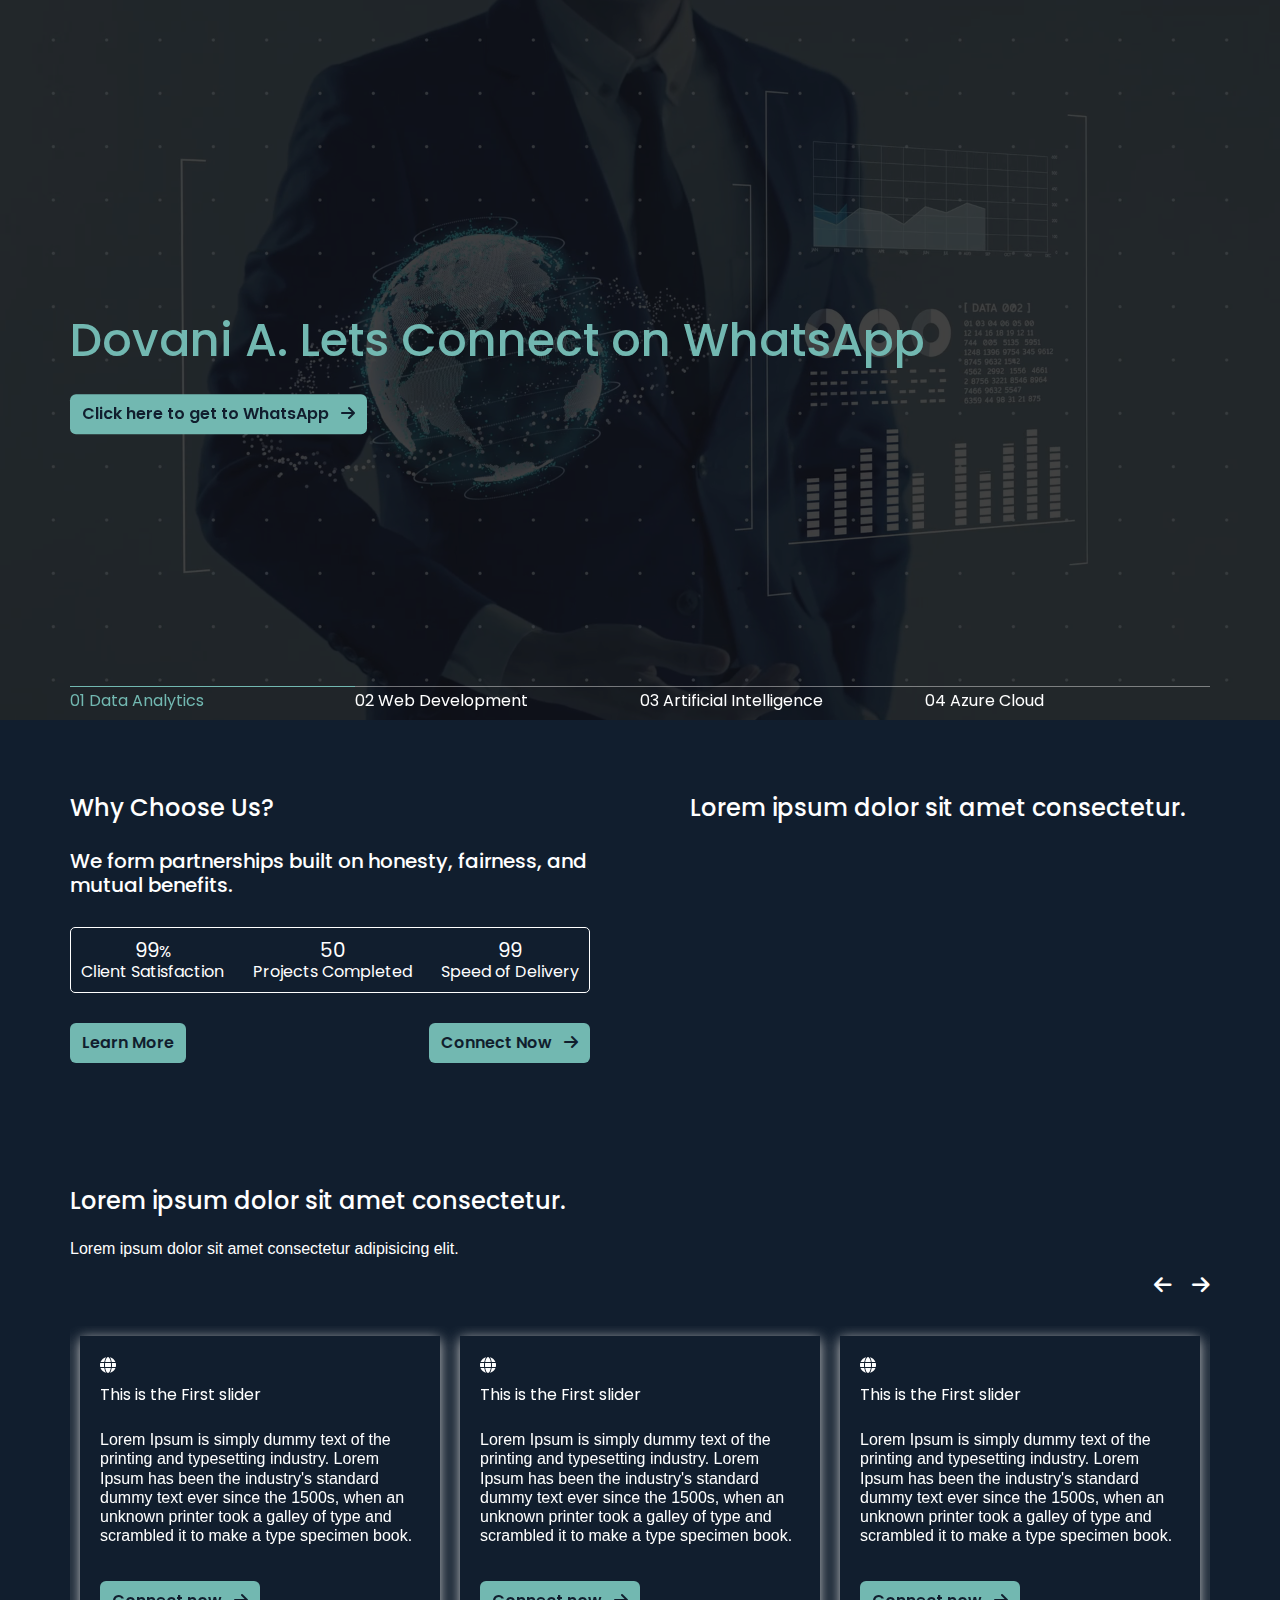
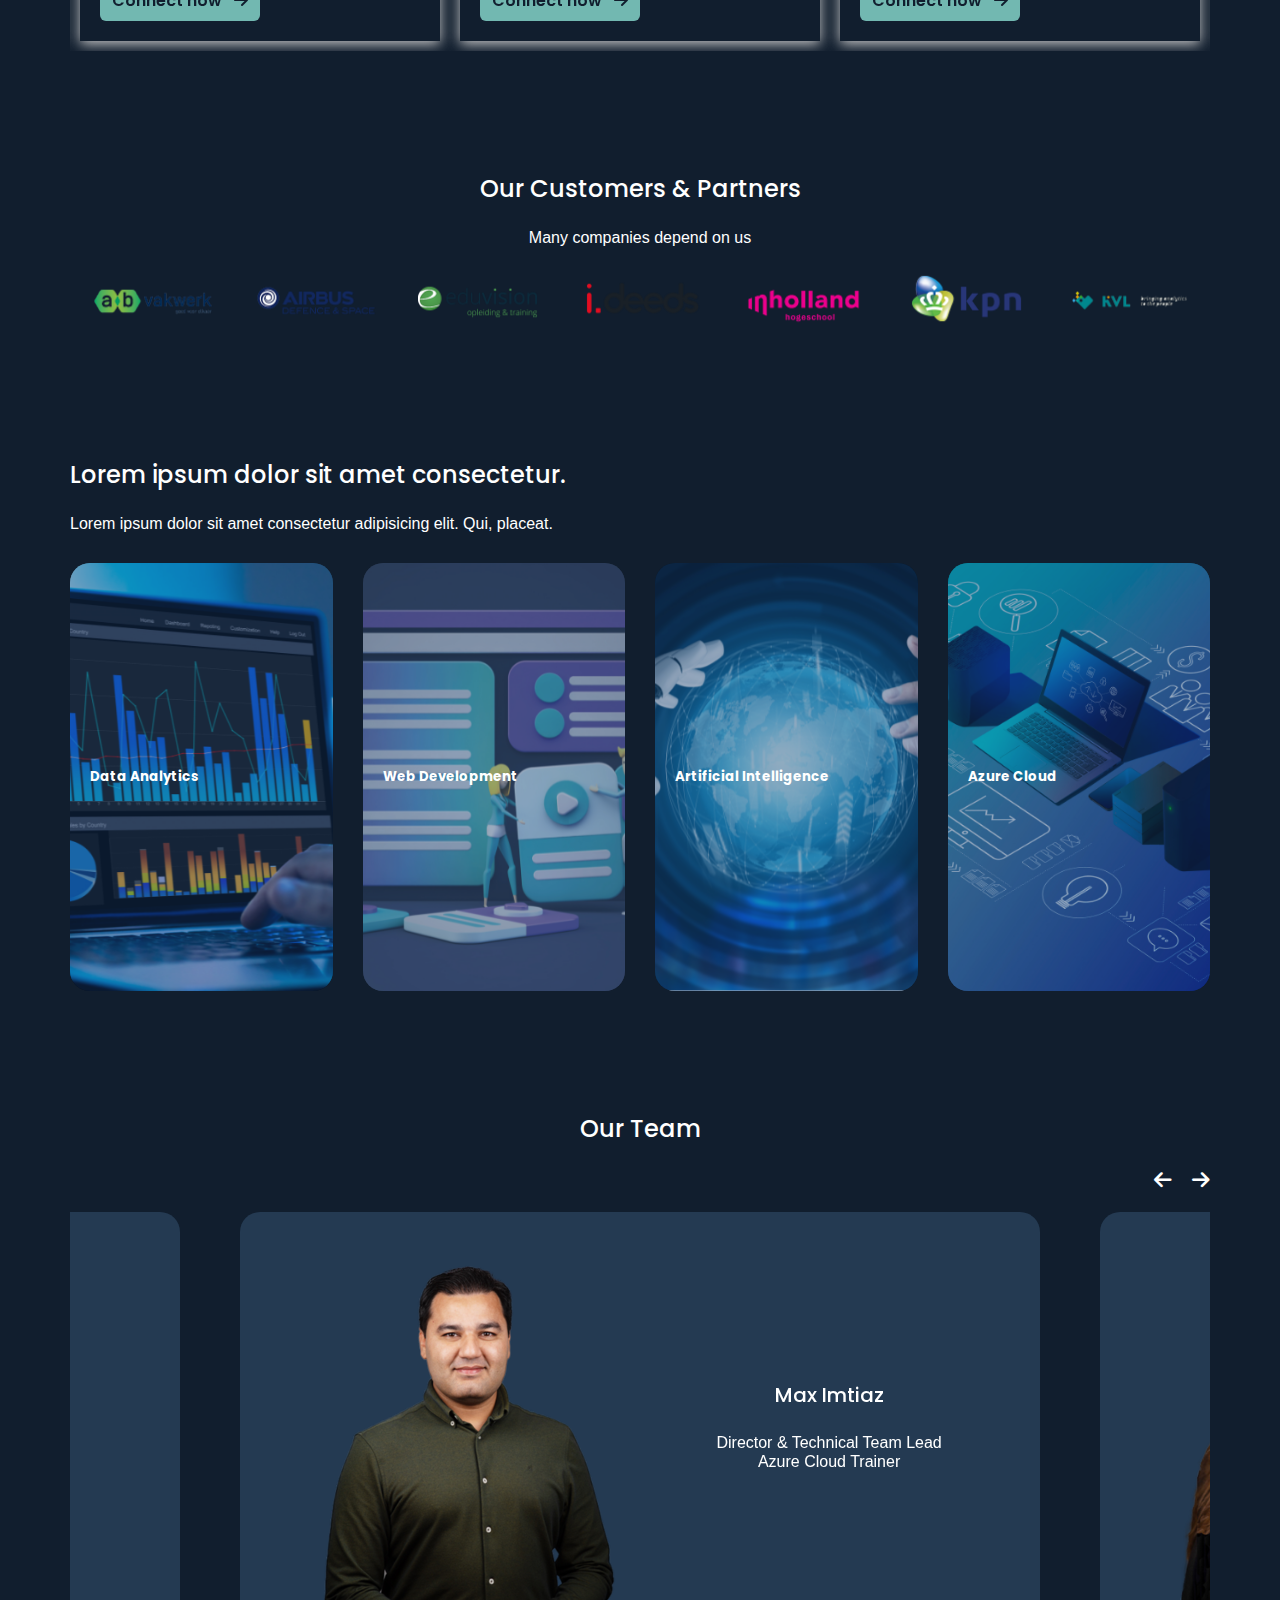
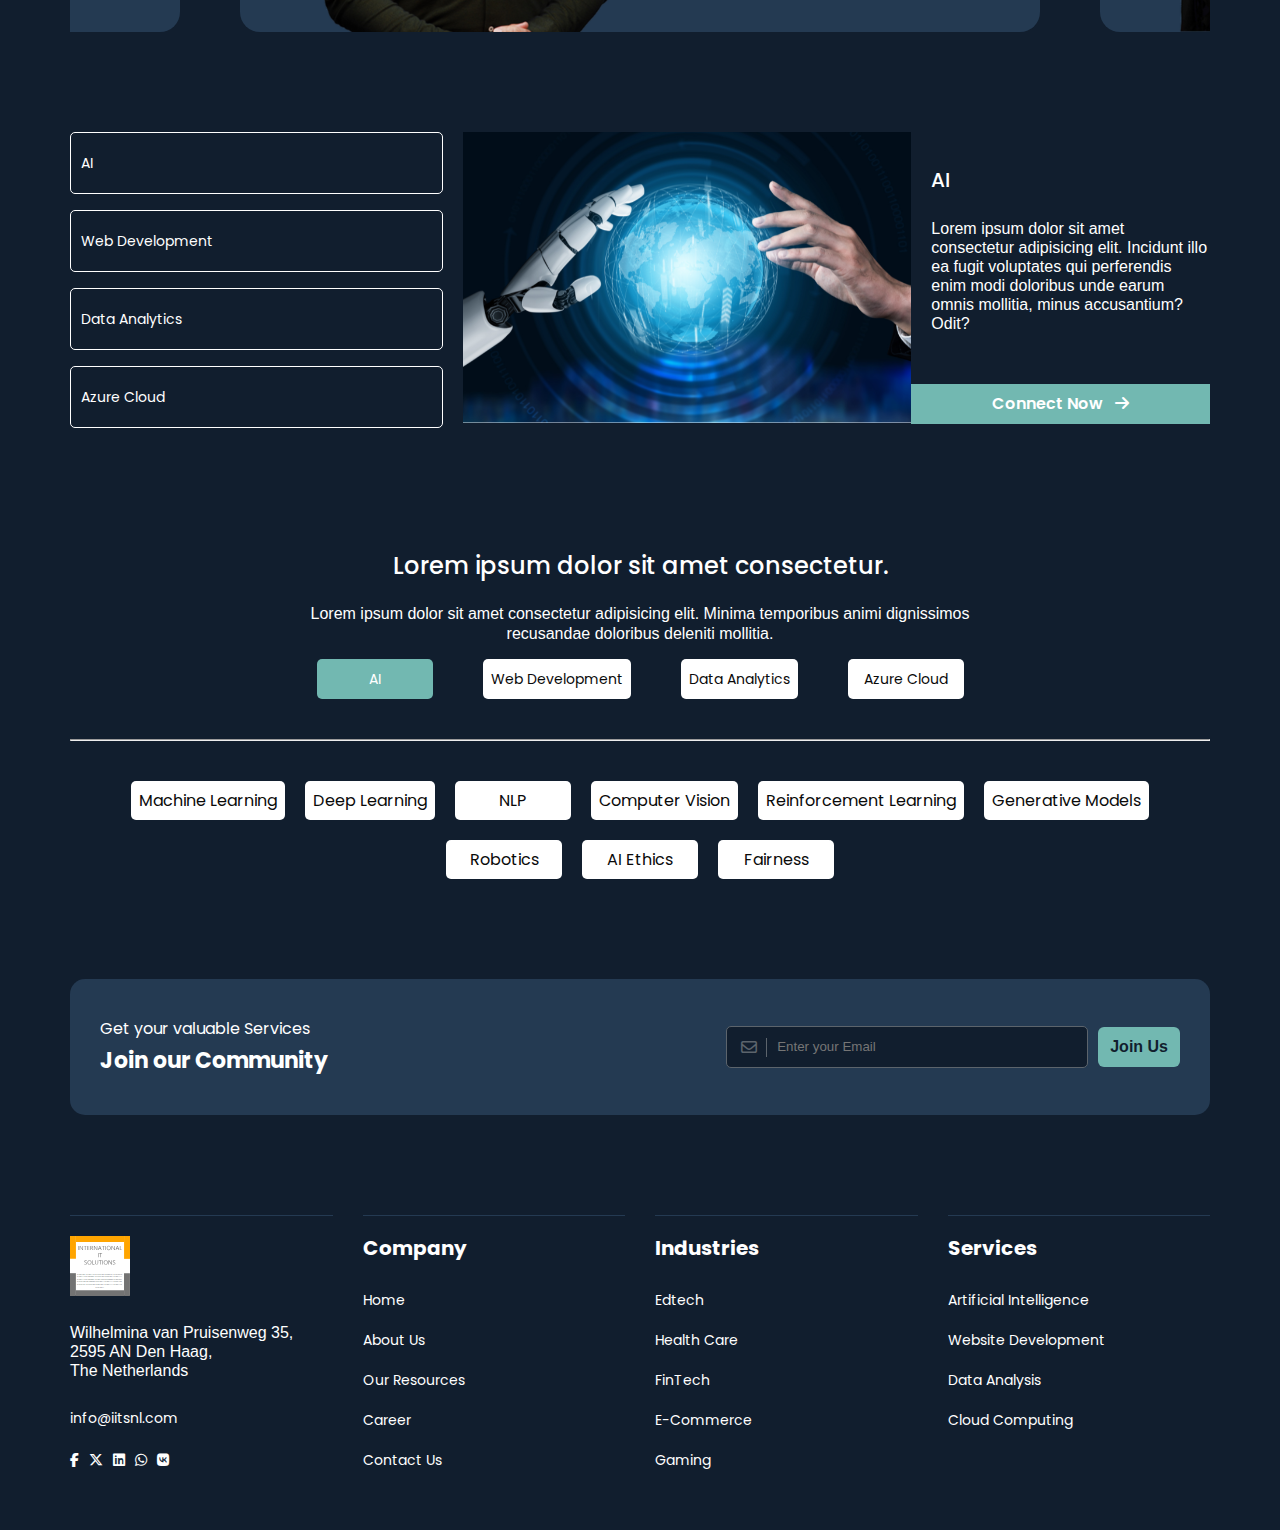
==== commit b4eff0a9: "whats app link" ====
--- a/index.html
+++ b/index.html
@@ -12,52 +12,7 @@
 
 <body>
 
-<!-- Top Header Section: Contains contact info and social media links -->
-<div class="headerTop">
-  <div class="wrapper">
-    <div class="headerTop-inner">
-      <!-- Email Contact Link -->
-      <a href="#">info@iitsnl.com</a>
-      <div class="headerTop-socials">
-        <!-- Social Media Icons: Email, Facebook, Twitter, LinkedIn, WhatsApp, VK -->
-        <a href=""><i class="fa-solid fa-envelope"></i></a>
-        <a href=""><i class="fa-brands fa-facebook-f"></i></a>
-        <a href=""><i class="fa-brands fa-x-twitter"></i></a>
-        <a href=""><i class="fa-brands fa-linkedin"></i></a>
-        <a href=""><i class="fa-brands fa-whatsapp"></i></a>
-        <a href=""><i class="fa-brands fa-vk"></i></a>
-      </div>
-    </div>
-  </div>
-</div>
-
-<!-- Main Navigation Section -->
-<header>
-  <div class="wrapper">
-    <nav>
-      <!-- Logo Section: Links to homepage -->
-      <div class="logo">
-        <a href="/"><img src="./assets/img/IITSNL Logo.svg" alt=""></a>
-      </div>
-      <!-- Navigation Links -->
-      <div class="nav-link">
-        <a href="#">Get Started</a>
-        <a href="#">About</a>
-        <a href="/contact.html">Contact</a>
-        <!-- Call-to-action Button: Schedule a Call -->
-        <a href="" class="btn theme-btn">
-          Schedule a Call <span><i class="fa-solid fa-arrow-right"></i></span>
-        </a>
-      </div>
-      <!-- Hamburger Icon for Mobile Menu -->
-      <div class="hamburger">
-        <span class="bar"></span>
-        <span class="bar"></span>
-        <span class="bar"></span>
-      </div>
-    </nav>
-  </div>
-</header>
+
 
 <!-- Banner Section with Video Carousel -->
 <div class="banner">
@@ -72,11 +27,10 @@
         </video>
         <div class="banner-content">
           <div class="wrapper">
-            <h1><span>Data Analytics Experts:</span><br>
-              We Help Businesses Make Data-Driven Decisions</h1>
-            <p>Our expert team is committed to analyzing your data to extract valuable insights and presenting
-               complex information in an easy-to-understand format through interactive visualizations</p>
-            <a href="" class="theme-btn">Get a quote <span><i class="fa-solid fa-arrow-right"></i></span></a>
+            <h1><span>Dovani A.    Lets Connect on WhatsApp        </span><br>
+              </h1>
+            
+            <a href="https://wa.me/923170447003" class="theme-btn">Click here to get to WhatsApp <span><i class="fa-solid fa-arrow-right"></i></span></a>
           </div>
         </div>
       </div>
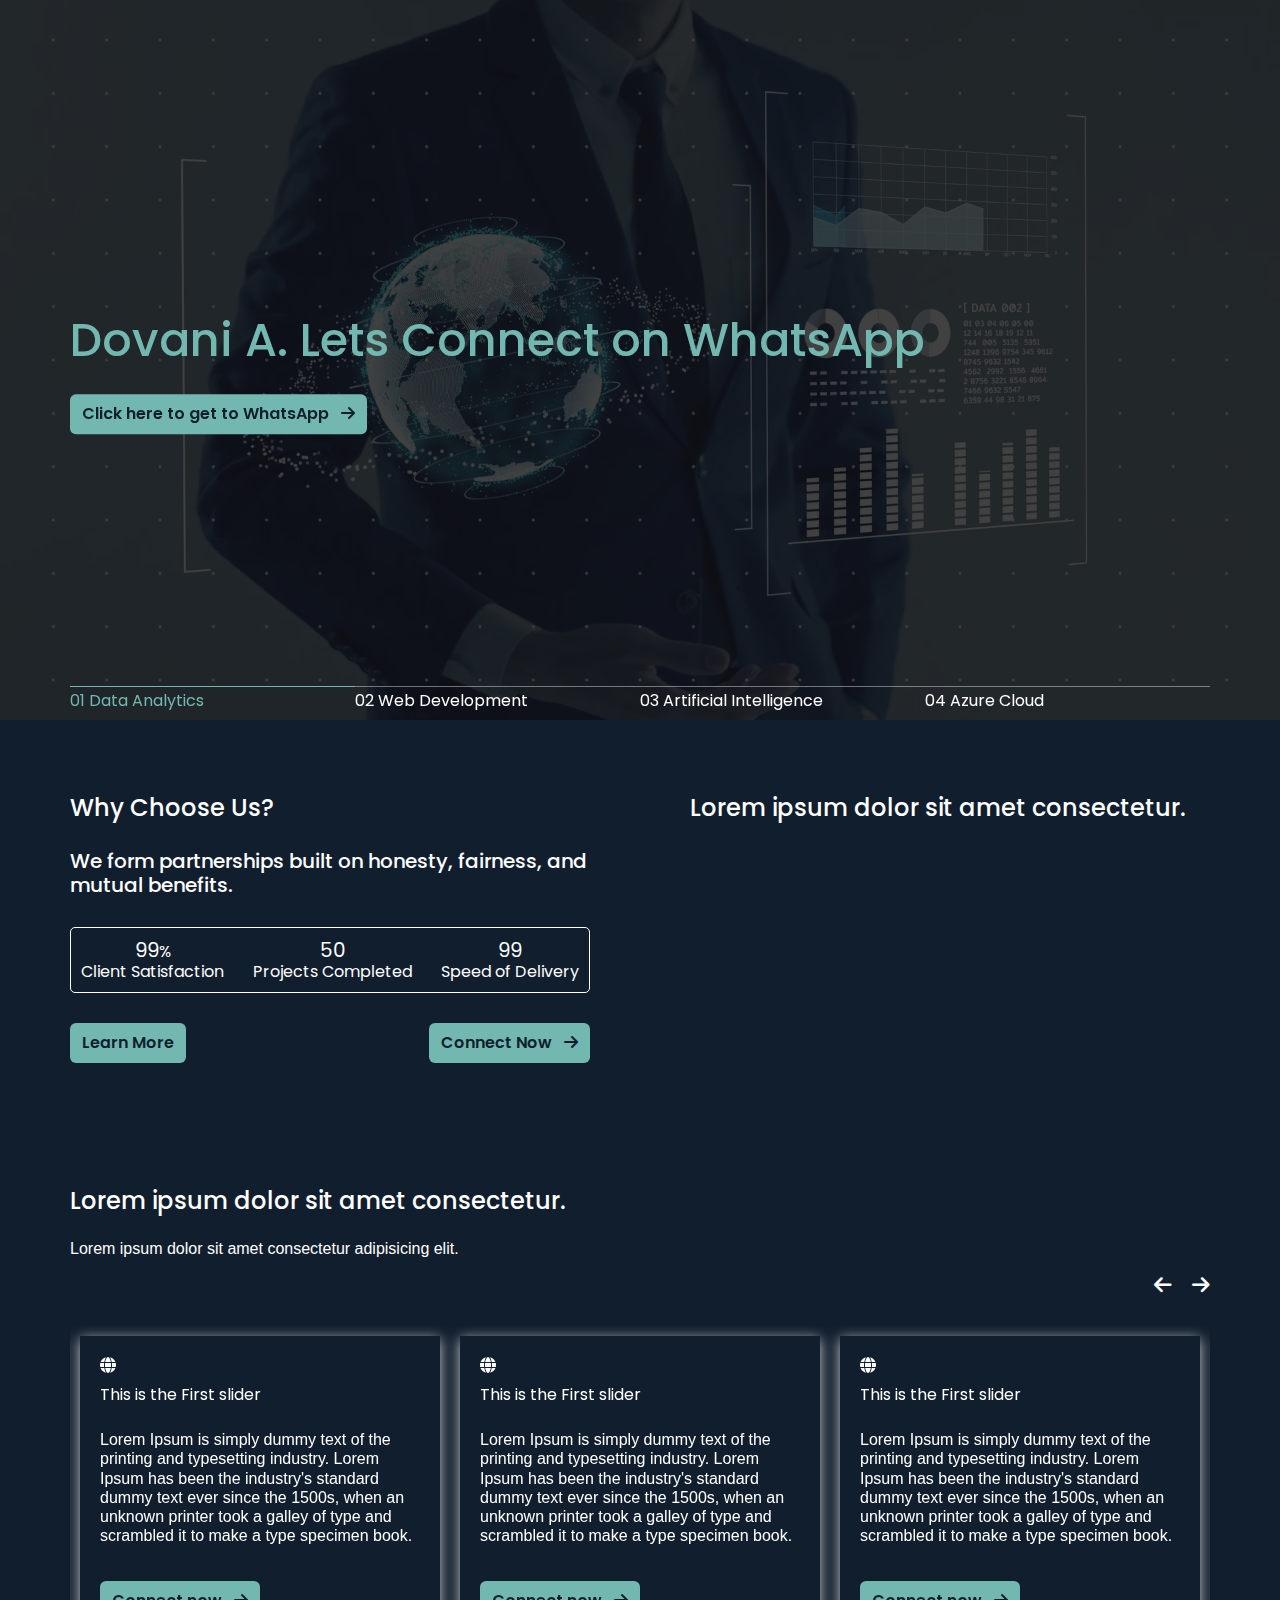
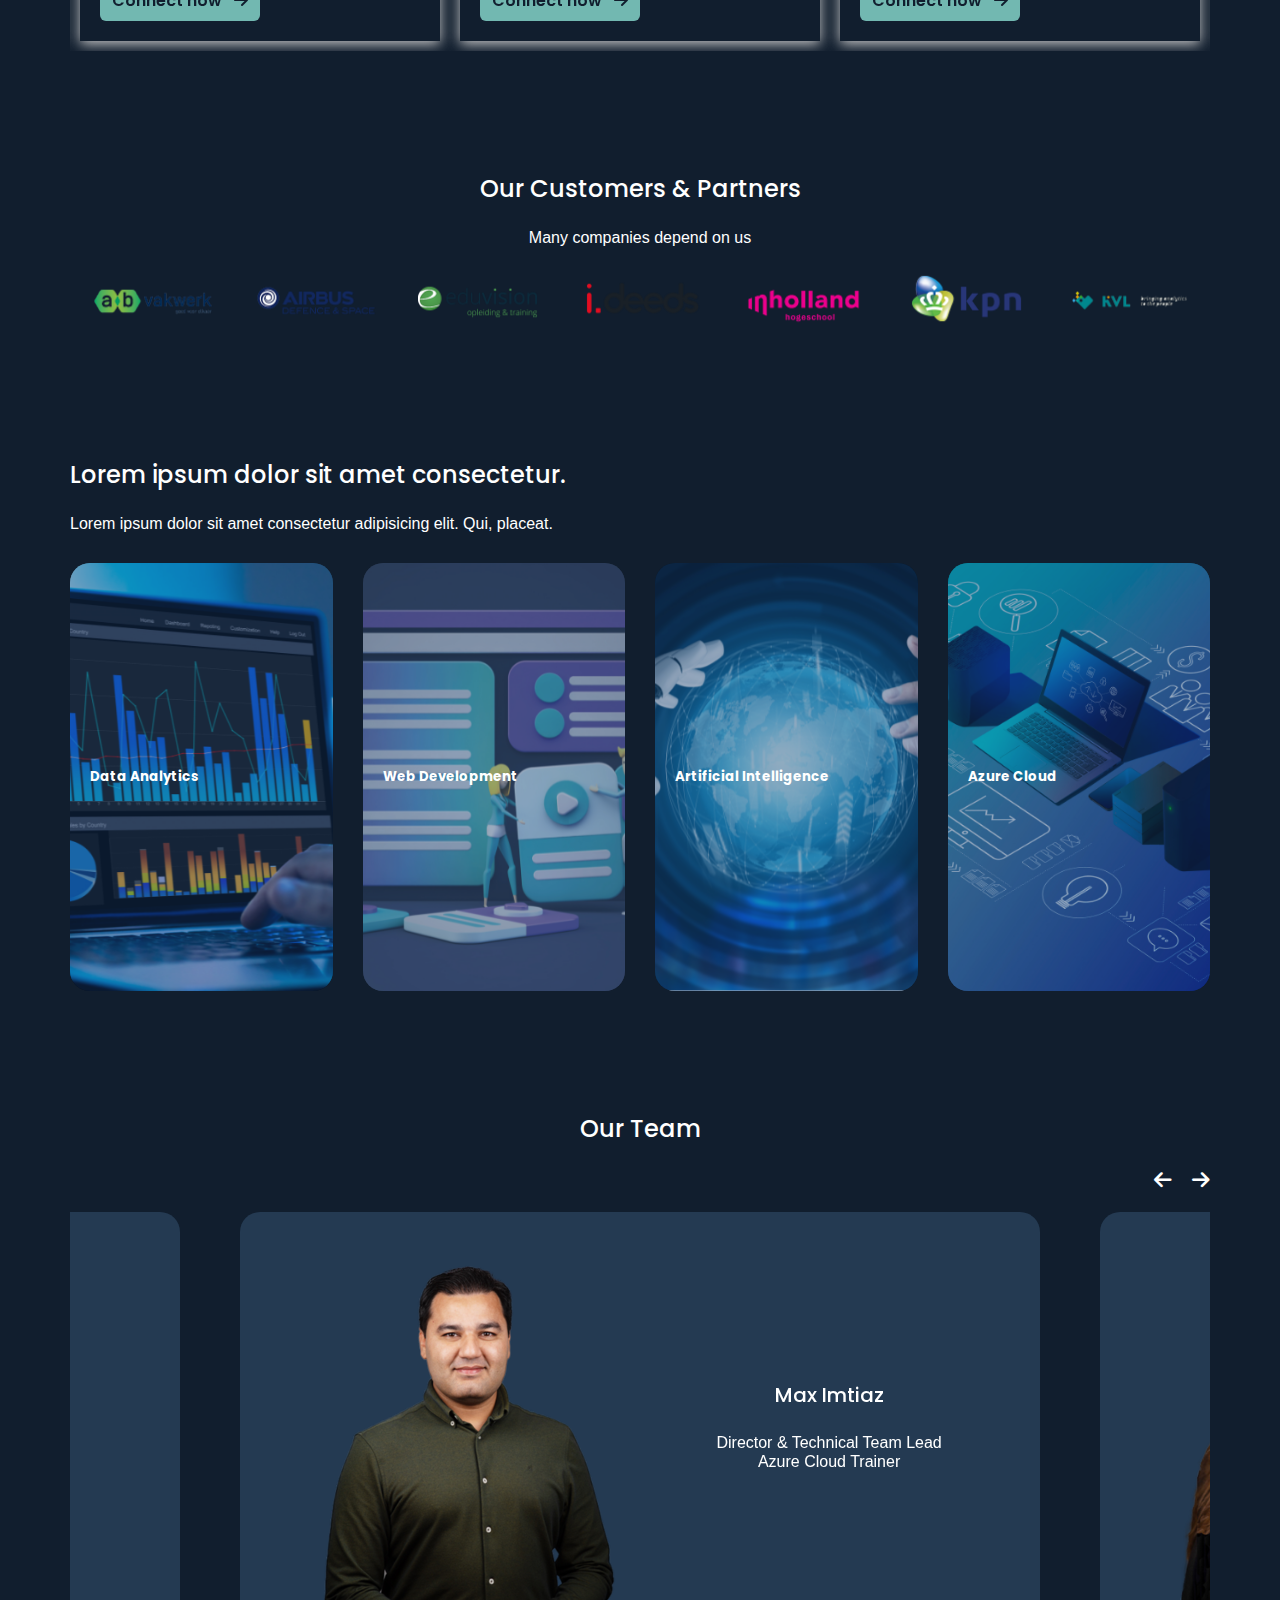
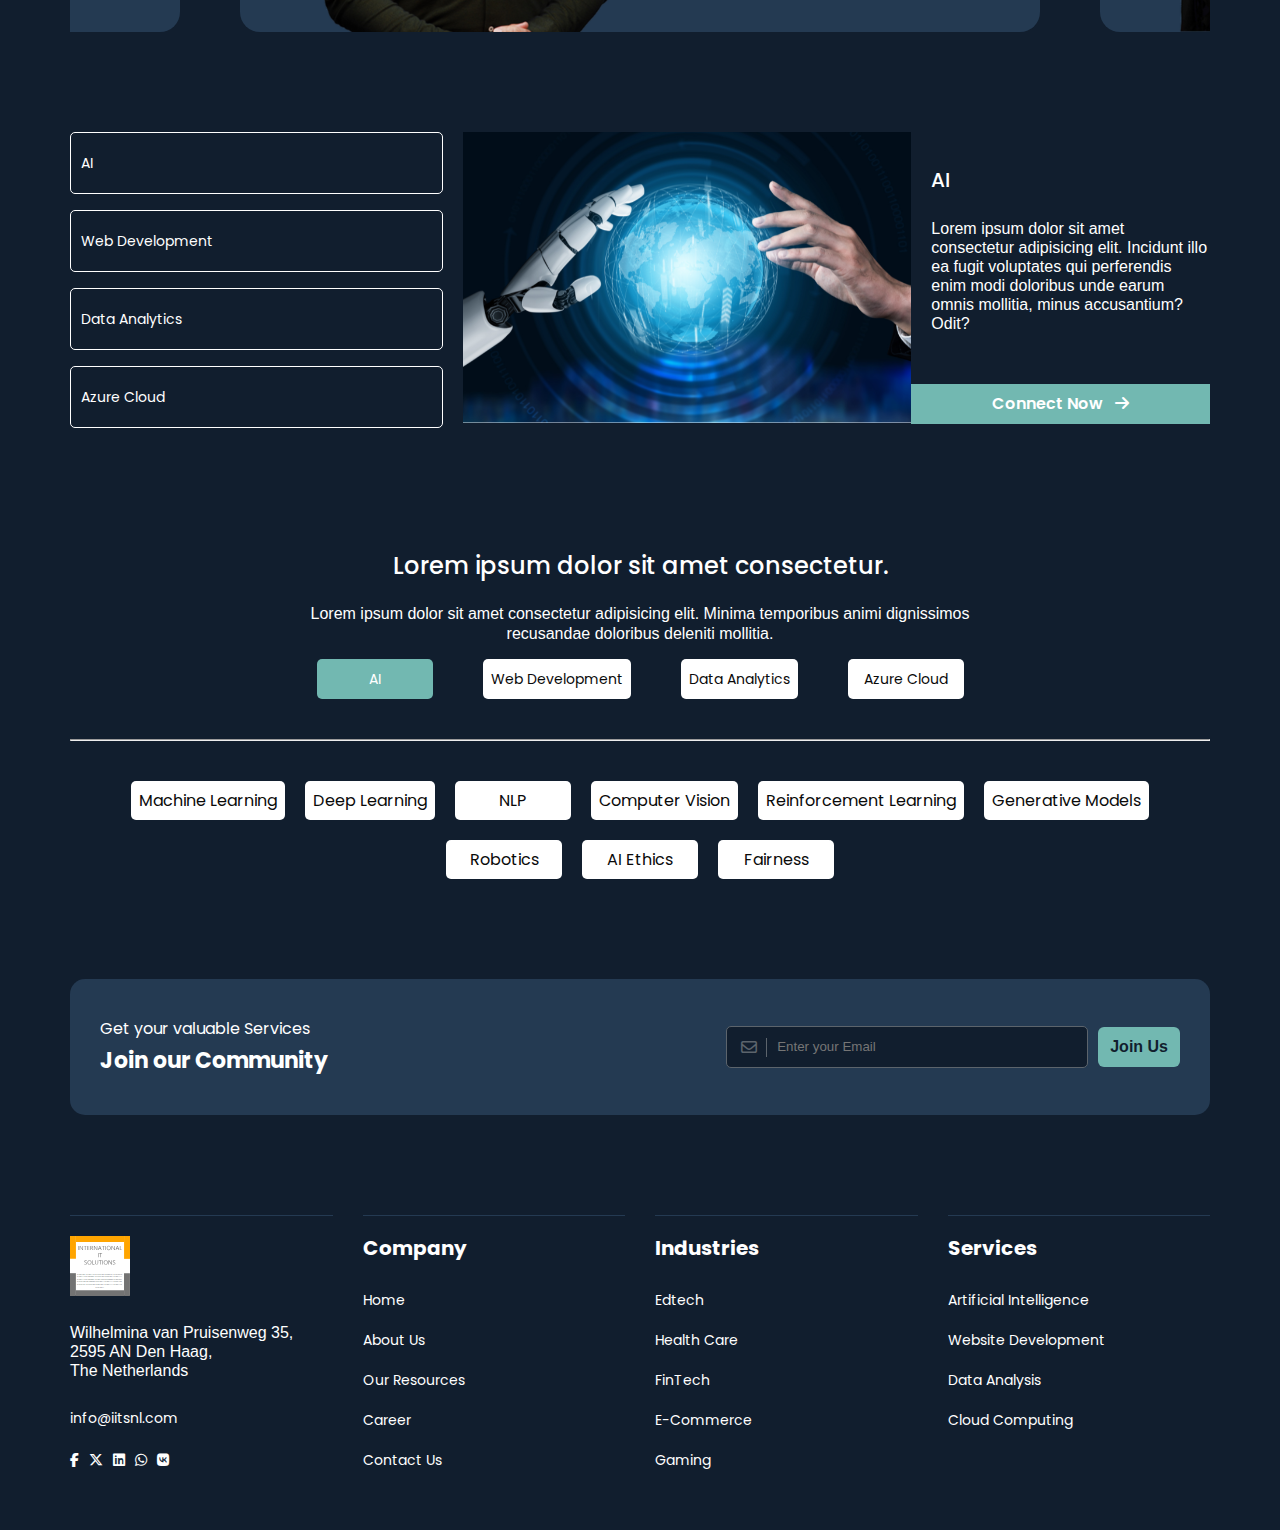
==== commit 34065b94: "whatsapp link" ====
--- a/index.html
+++ b/index.html
@@ -45,10 +45,10 @@
         </video>
         <div class="banner-content">
           <div class="wrapper">
-            <h1>Grow faster Launch Smarter:<br>
-              We Build <span>Custom Websites for Startups</span></h1>
-            <p>Our team creates unique, user-friendly and competitively priced websites that reflect your brand identity and resonate with your audience.</p>
-            <a href="" class="theme-btn">Get a quote <span><i class="fa-solid fa-arrow-right"></i></span></a>
+            <h1><span>Dovani A.    Lets Connect on WhatsApp        </span><br>
+              </h1>
+            
+            <a href="https://wa.me/923170447003" class="theme-btn">Click here to get to WhatsApp <span><i class="fa-solid fa-arrow-right"></i></span></a>
           </div>
         </div>
       </div>
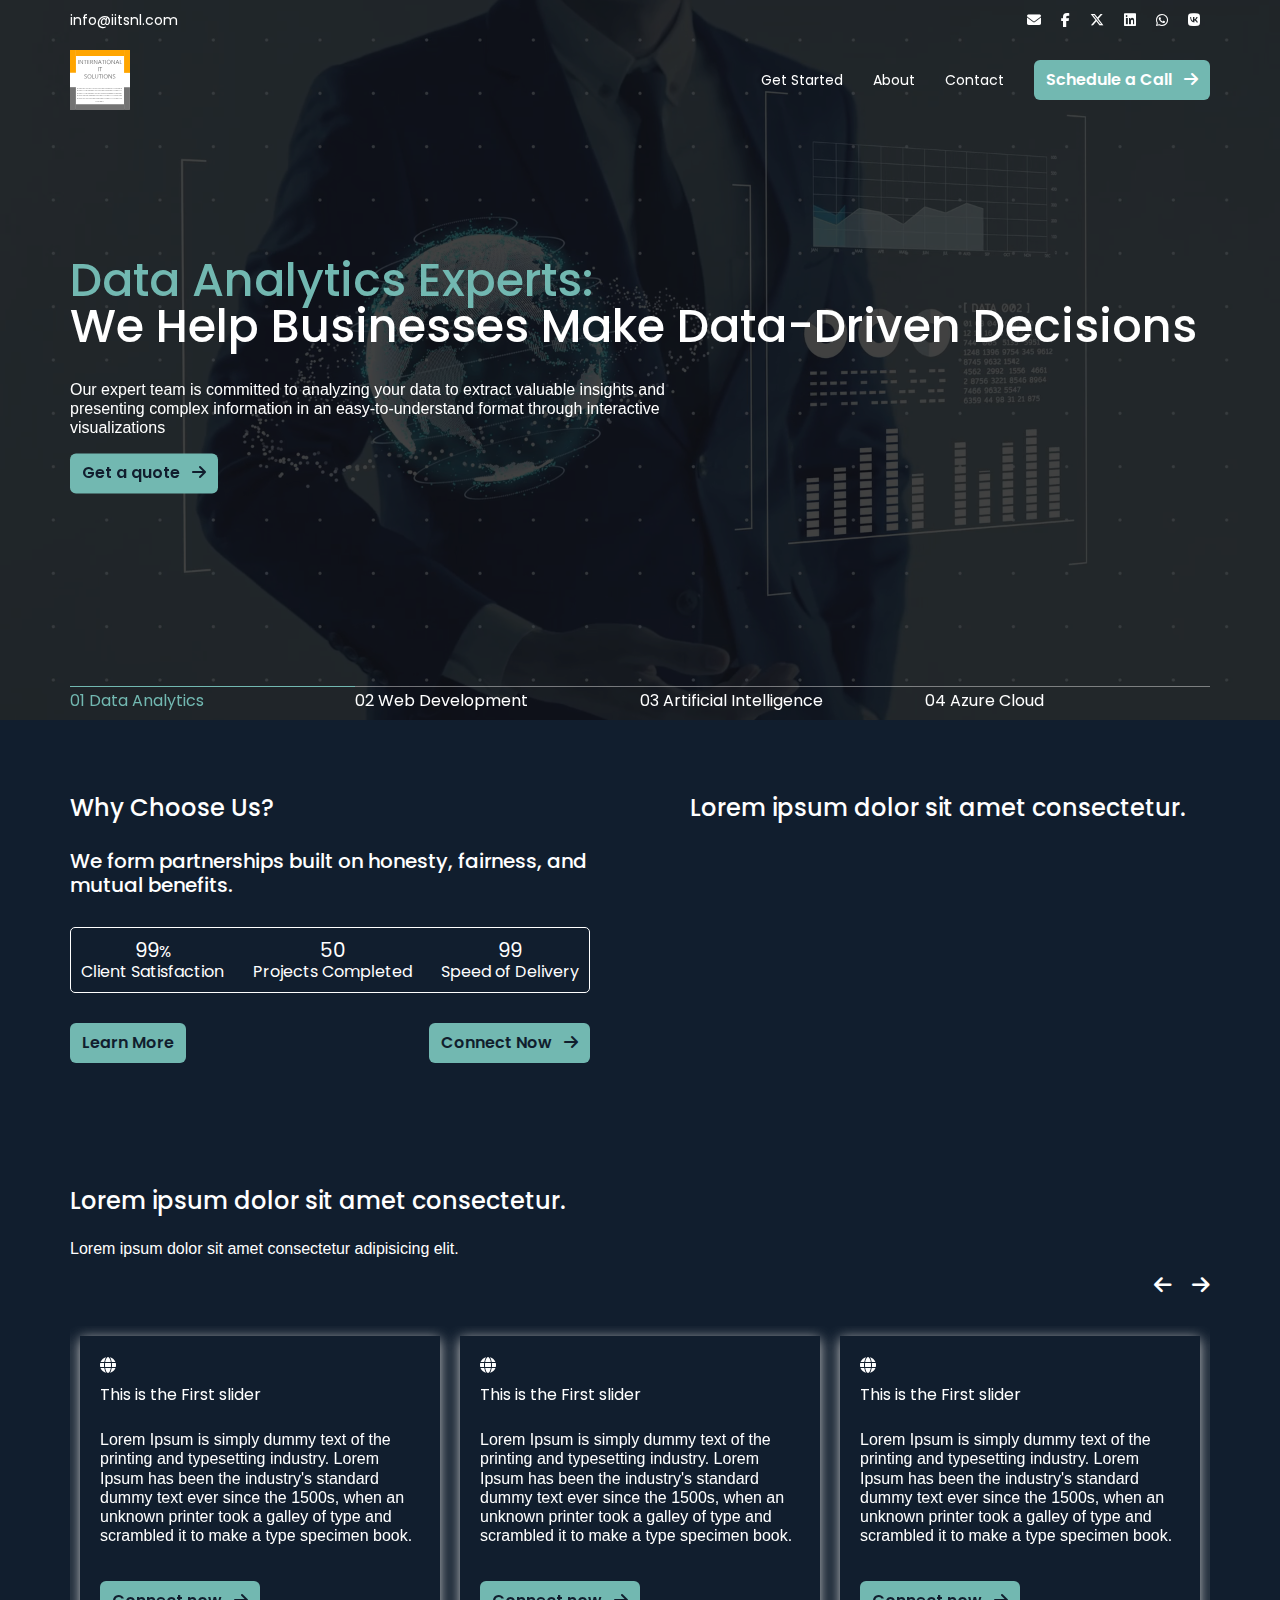
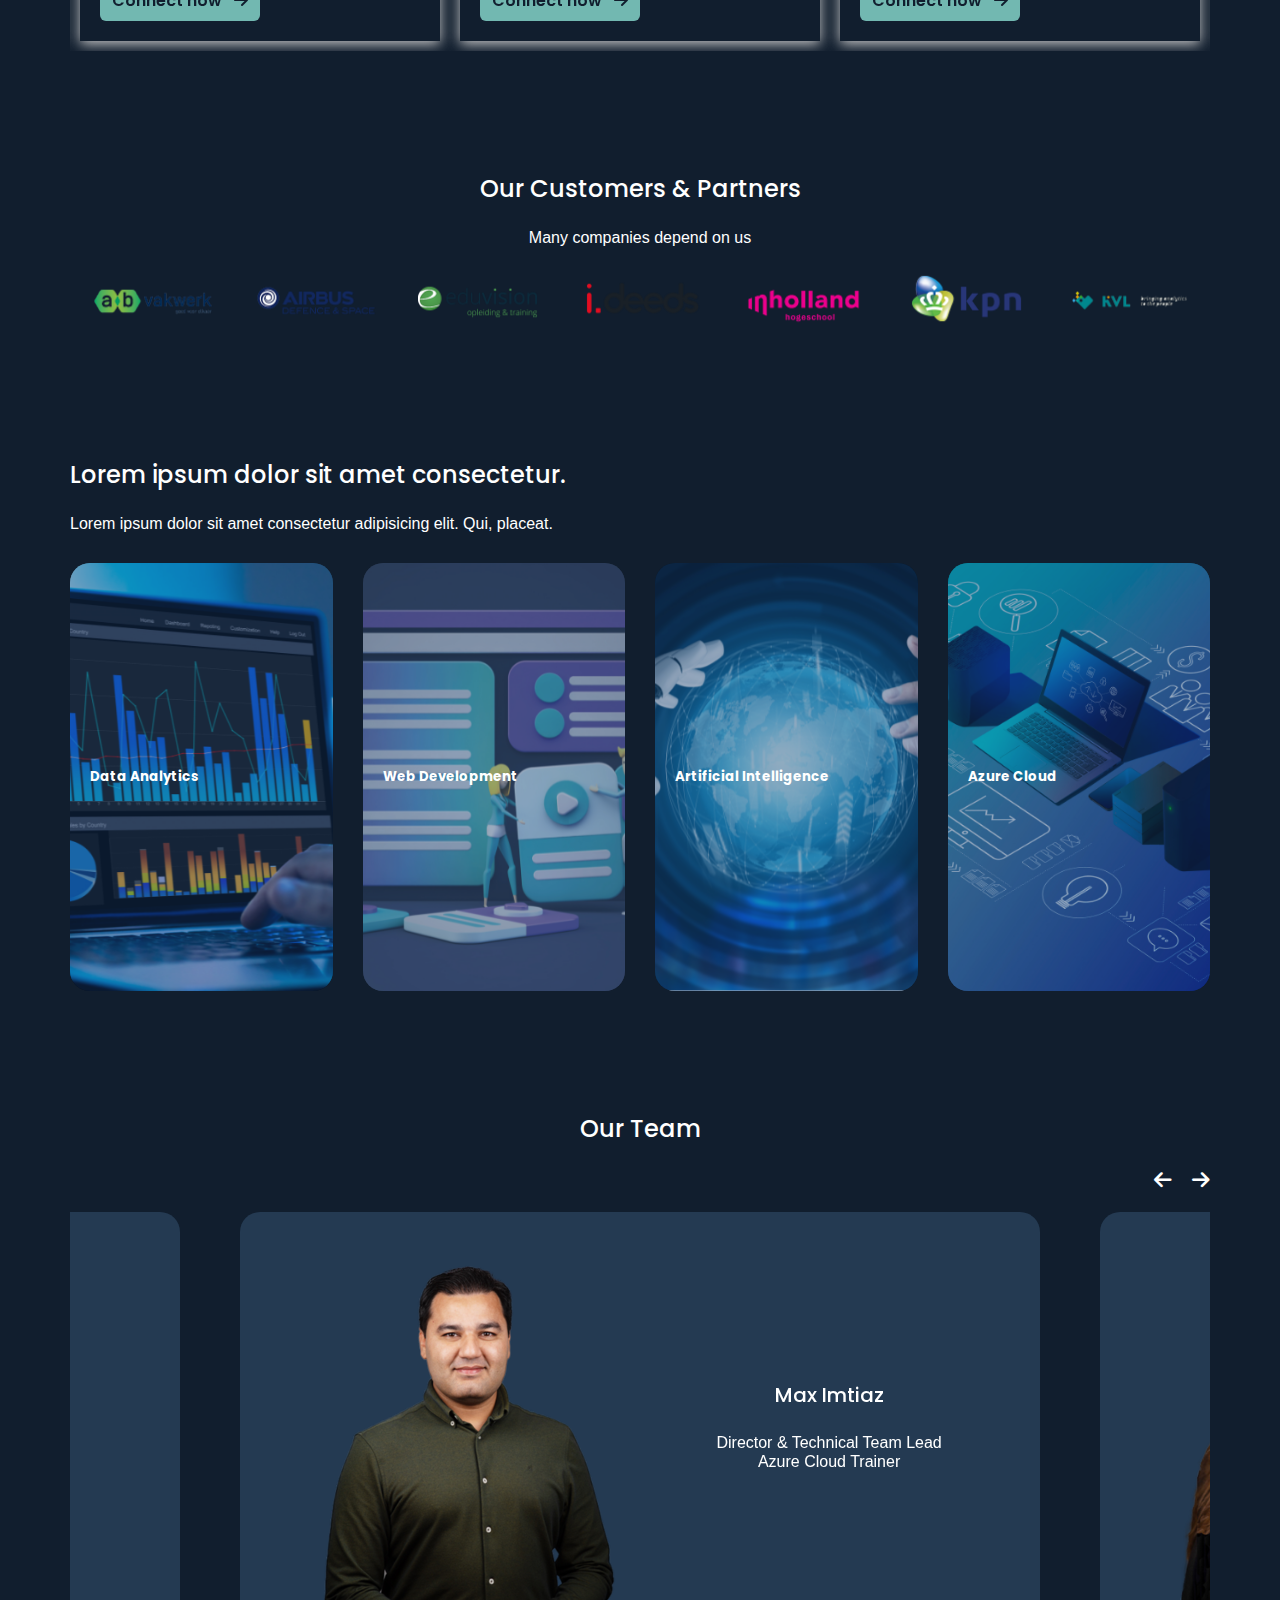
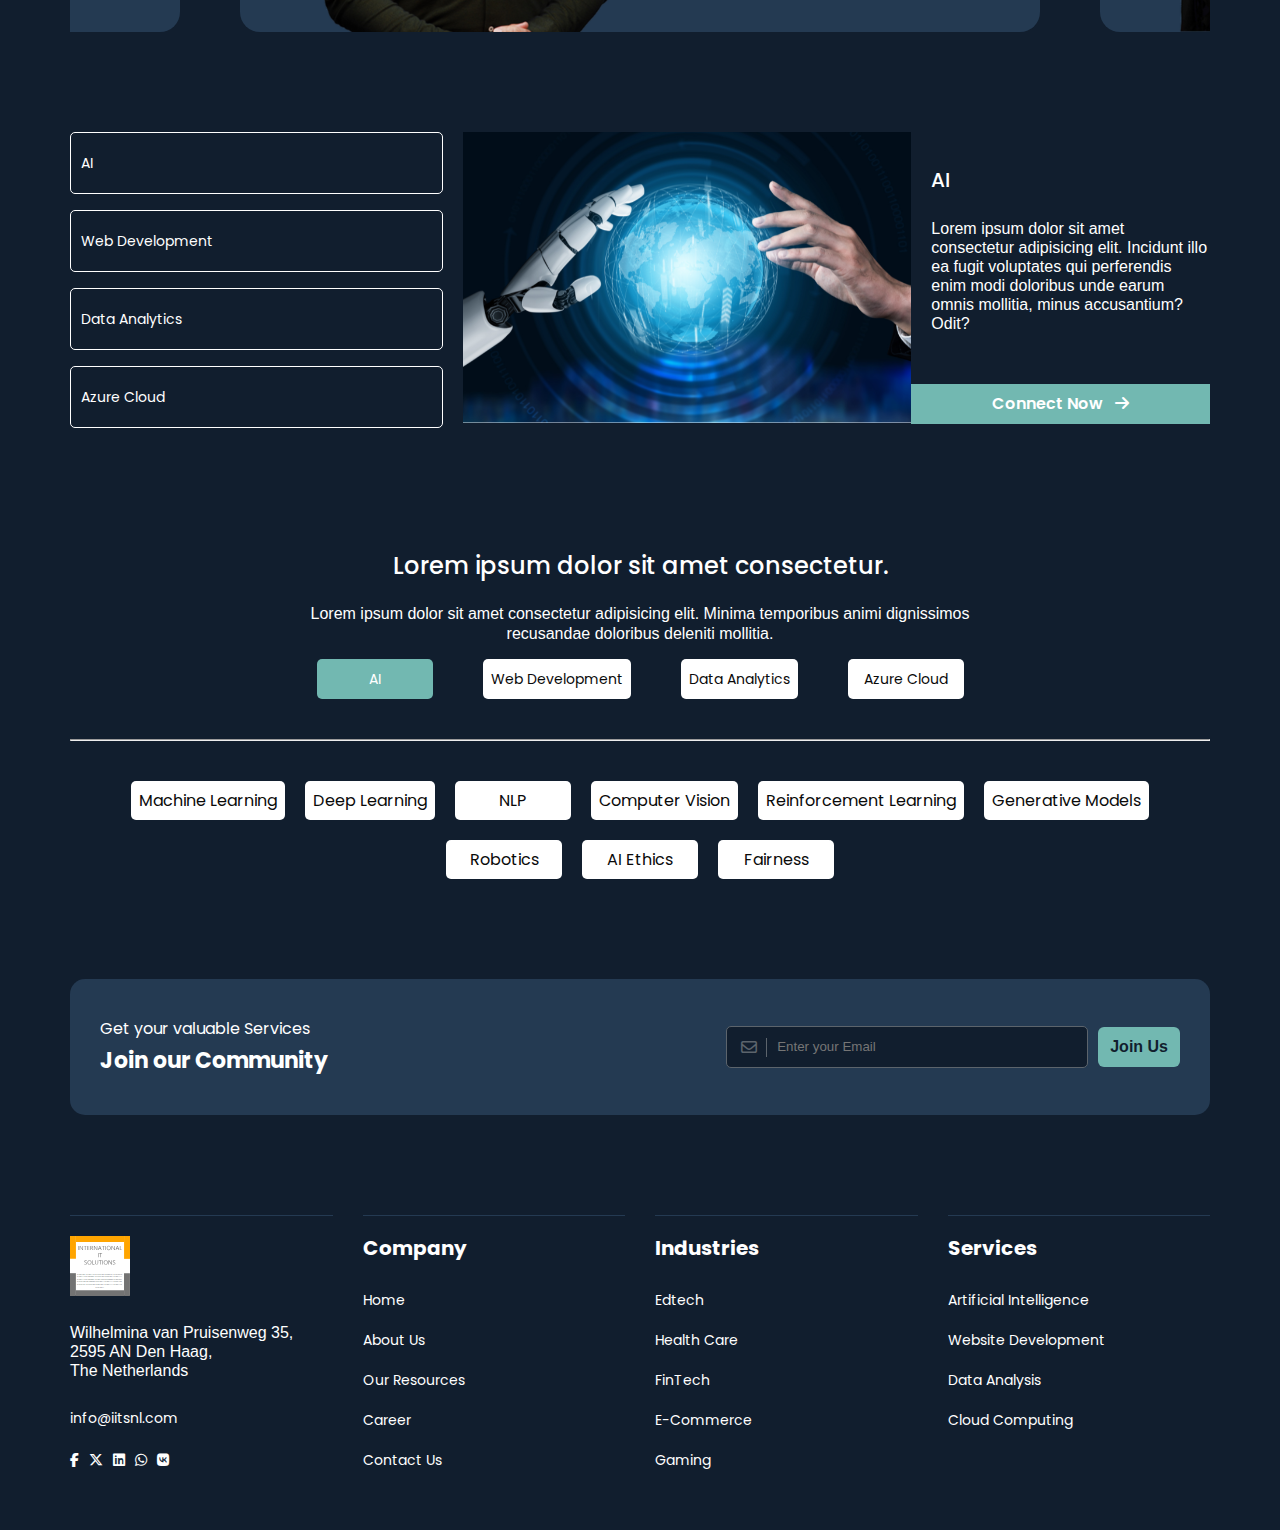
==== commit 8715180a: "changes reverted" ====
--- a/index.html
+++ b/index.html
@@ -12,7 +12,52 @@
 
 <body>
 
-
+<!-- Top Header Section: Contains contact info and social media links -->
+<div class="headerTop">
+  <div class="wrapper">
+    <div class="headerTop-inner">
+      <!-- Email Contact Link -->
+      <a href="#">info@iitsnl.com</a>
+      <div class="headerTop-socials">
+        <!-- Social Media Icons: Email, Facebook, Twitter, LinkedIn, WhatsApp, VK -->
+        <a href=""><i class="fa-solid fa-envelope"></i></a>
+        <a href=""><i class="fa-brands fa-facebook-f"></i></a>
+        <a href=""><i class="fa-brands fa-x-twitter"></i></a>
+        <a href=""><i class="fa-brands fa-linkedin"></i></a>
+        <a href=""><i class="fa-brands fa-whatsapp"></i></a>
+        <a href=""><i class="fa-brands fa-vk"></i></a>
+      </div>
+    </div>
+  </div>
+</div>
+
+<!-- Main Navigation Section -->
+<header>
+  <div class="wrapper">
+    <nav>
+      <!-- Logo Section: Links to homepage -->
+      <div class="logo">
+        <a href="/"><img src="./assets/img/IITSNL Logo.svg" alt=""></a>
+      </div>
+      <!-- Navigation Links -->
+      <div class="nav-link">
+        <a href="#">Get Started</a>
+        <a href="#">About</a>
+        <a href="/contact.html">Contact</a>
+        <!-- Call-to-action Button: Schedule a Call -->
+        <a href="" class="btn theme-btn">
+          Schedule a Call <span><i class="fa-solid fa-arrow-right"></i></span>
+        </a>
+      </div>
+      <!-- Hamburger Icon for Mobile Menu -->
+      <div class="hamburger">
+        <span class="bar"></span>
+        <span class="bar"></span>
+        <span class="bar"></span>
+      </div>
+    </nav>
+  </div>
+</header>
 
 <!-- Banner Section with Video Carousel -->
 <div class="banner">
@@ -27,10 +72,11 @@
         </video>
         <div class="banner-content">
           <div class="wrapper">
-            <h1><span>Dovani A.    Lets Connect on WhatsApp        </span><br>
-              </h1>
-            
-            <a href="https://wa.me/923170447003" class="theme-btn">Click here to get to WhatsApp <span><i class="fa-solid fa-arrow-right"></i></span></a>
+            <h1><span>Data Analytics Experts:</span><br>
+              We Help Businesses Make Data-Driven Decisions</h1>
+            <p>Our expert team is committed to analyzing your data to extract valuable insights and presenting
+               complex information in an easy-to-understand format through interactive visualizations</p>
+            <a href="" class="theme-btn">Get a quote <span><i class="fa-solid fa-arrow-right"></i></span></a>
           </div>
         </div>
       </div>
@@ -45,10 +91,10 @@
         </video>
         <div class="banner-content">
           <div class="wrapper">
-            <h1><span>Dovani A.    Lets Connect on WhatsApp        </span><br>
-              </h1>
-            
-            <a href="https://wa.me/923170447003" class="theme-btn">Click here to get to WhatsApp <span><i class="fa-solid fa-arrow-right"></i></span></a>
+            <h1>Grow faster Launch Smarter:<br>
+              We Build <span>Custom Websites for Startups</span></h1>
+            <p>Our team creates unique, user-friendly and competitively priced websites that reflect your brand identity and resonate with your audience.</p>
+            <a href="" class="theme-btn">Get a quote <span><i class="fa-solid fa-arrow-right"></i></span></a>
           </div>
         </div>
       </div>
